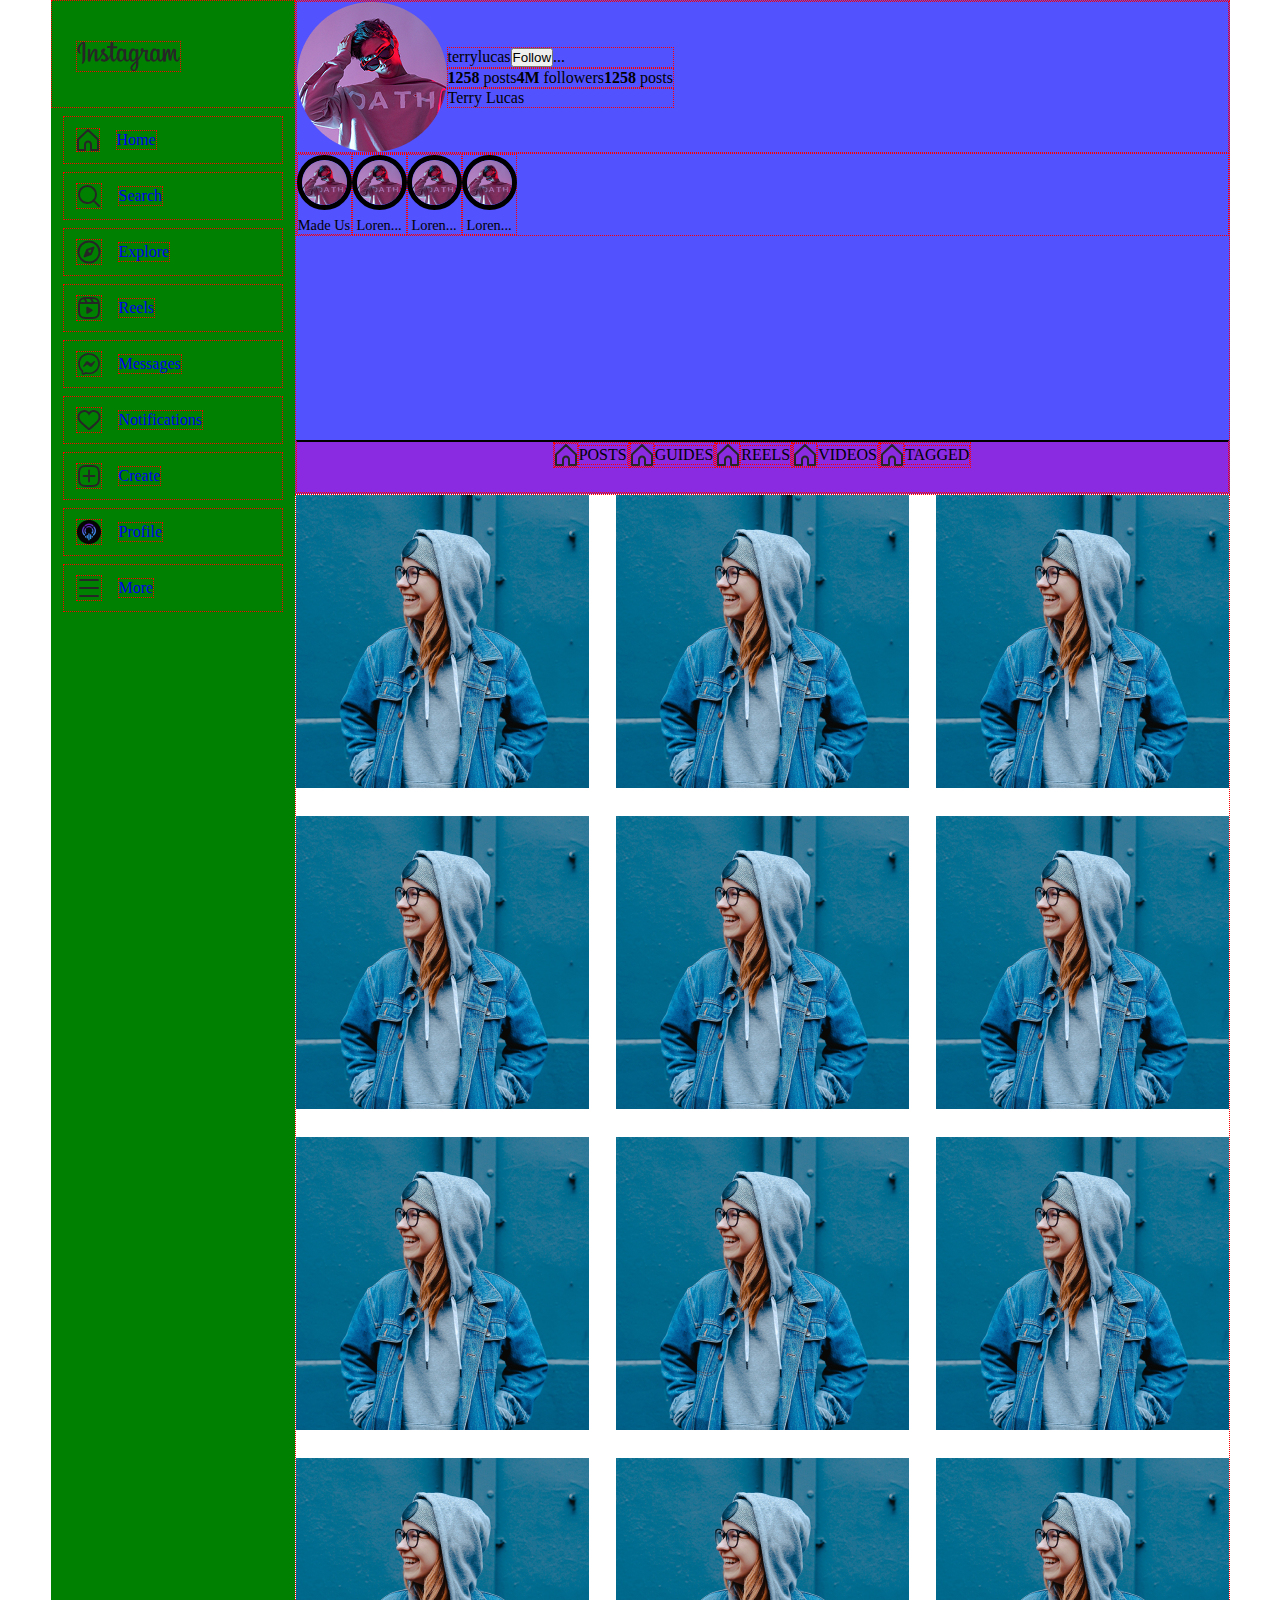
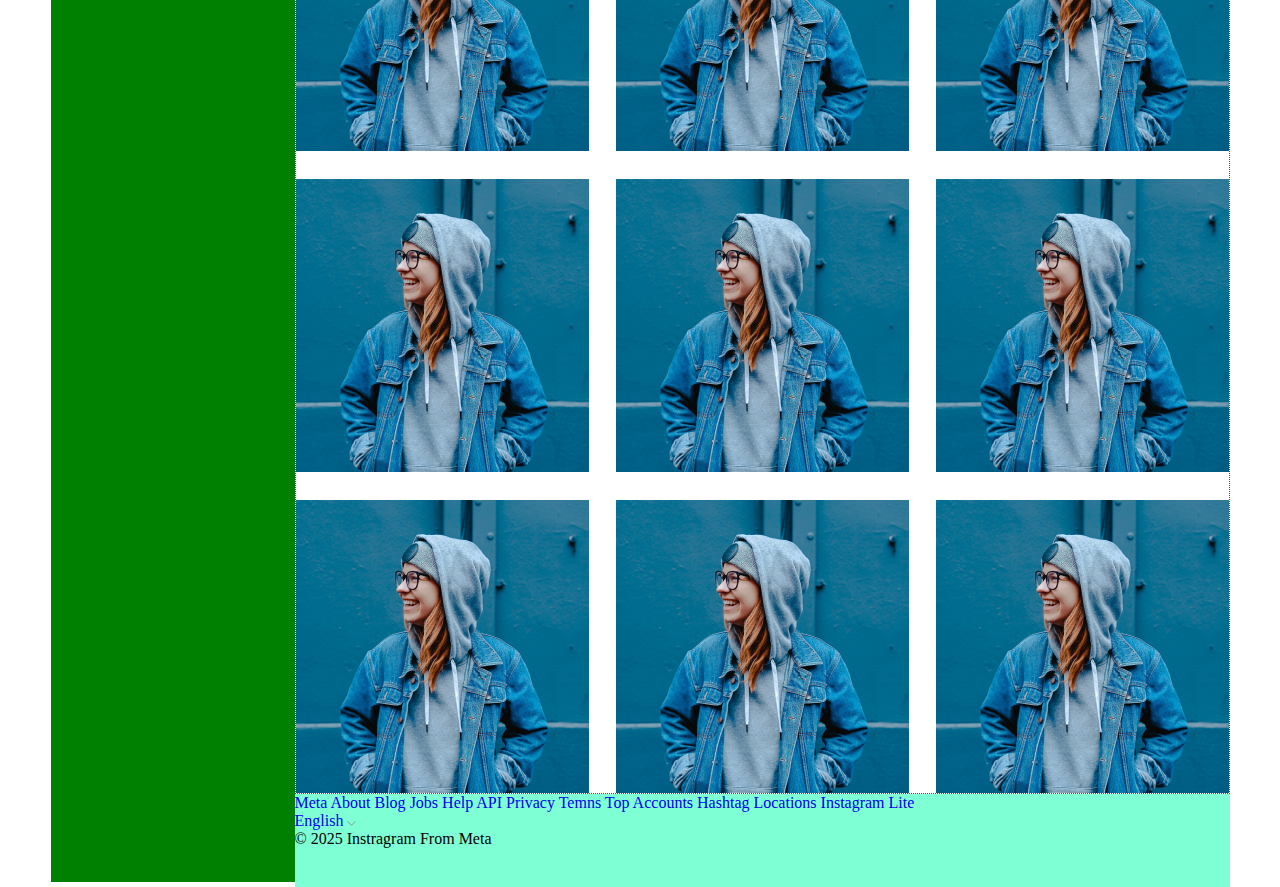
==== index.html @ f4c08daf "New project my-instagram-clone created" ====
<!DOCTYPE html>
<html lang="en">
<head>
    <meta charset="UTF-8">
    <meta name="viewport" content="width=device-width, initial-scale=1.0">
    <title>Profile Instagram</title>
    <link rel="stylesheet" href="styles/main.css">
</head>
    <body>
        <!-- Whole body -->
        <div class="d-flex flex-justify-center">
            <!-- Asside Left-->
            <aside class="aside">
                <!-- Instagram Logo -->
                <div class="left-nav-logo-box outline">
                    <img src="images/logo-intagram.svg" alt="logo-intagram" class="outline">
                </div>
                <!-- Asside Nav-Bar -->
                <nav>
                    <ul>
                        <li class="d-flex flex-align-center outline left-nav-box">
                            <img src="images/icons/SVG/home.svg" alt="" class="outline">
                            <a href="#" class="left-nav-text-space outline">Home</a>
                        </li>
                        <li class="d-flex flex-align-center outline left-nav-box">
                            <img src="images/icons/SVG/Search.svg" alt="" class="outline">
                            <a href="#" class="left-nav-text-space outline">Search</a>
                        </li>
                        <li class="d-flex flex-align-center outline left-nav-box">
                            <img src="images/icons/SVG/Explore.svg" alt="" class="outline">
                            <a href="#" class="left-nav-text-space outline">Explore</a>
                        </li>
                        <li class="d-flex flex-align-center outline left-nav-box">
                            <img src="images/icons/SVG/Reels.svg" alt="" class="outline">
                            <a href="#" class="left-nav-text-space outline">Reels</a>
                        </li>
                        <li class="d-flex flex-align-center outline left-nav-box">
                            <img src="images/icons/SVG/Message.svg" alt="" class="outline">
                            <a href="#" class="left-nav-text-space outline">Messages</a>
                        </li>
                        <li class="d-flex flex-align-center outline left-nav-box">
                            <img src="images/icons/SVG/Notifications.svg" alt="" class="outline">
                            <a href="#" class="left-nav-text-space outline">Notifications</a>
                        </li>
                        <li class="d-flex flex-align-center outline left-nav-box">
                            <img src="images/icons/SVG/Create.svg" alt="" class="outline">
                            <a href="#" class="left-nav-text-space outline">Create</a>
                        </li>
                        <li class="d-flex flex-align-center outline left-nav-box">
                            <img src="images/icons/SVG/Personal_Profile_icon.png" alt="" class="outline">
                            <a href="#" class="left-nav-text-space outline">Profile</a>
                        </li>
                        <li class="d-flex flex-align-center outline left-nav-box">
                            <img src="images/icons/SVG/More.svg" alt="" class="outline">
                            <a href="#" class="left-nav-text-space outline">More</a>
                        </li>
                    </ul>
                </nav>
            </aside>
            <div class="header-and-main">
                <header class="header d-flex flex-column flex-justify-spc-btween outline">
                    <div class="header-top">
                        <div class="d-flex flex-align-center outline">
                            <img src="images/Profile-Pic-S.png" alt="" class="profile-pic">
                            <div>
                                <div class="d-flex flex-align-center outline">
                                    
                                    <p>terrylucas</p>
                                    <button>Follow</button>
                                    <p>...</p>
                                </div>
                                <div class="d-flex flex-align-center outline">
                                    <p><b>1258</b> posts</p>
                                    <p><b>4M</b> followers</p>
                                    <p><b>1258</b> posts</p>
                                </div>
                                <div class="d-flex flex-align-center outline">
                                    <p>Terry Lucas</p>
                                </div>
                            </div>
                        </div>

                        <!-- Saved stories -->
                        <div class="d-flex flex-align-center outline">
                            <div class="d-flex flex-column flex-align-center saved-story outline">
                                <img src="images/Profile-Pic-S.png" alt="" class="saved-story-pic space-below">
                                <p>Made Us</p>
                            </div>
                            <div class="d-flex flex-column flex-align-center saved-story outline">
                                <img src="images/Profile-Pic-S.png" alt="" class="saved-story-pic space-below">
                                <p>Loren...</p>
                            </div>
                            <div class="d-flex flex-column flex-align-center saved-story outline">
                                <img src="images/Profile-Pic-S.png" alt="" class="saved-story-pic space-below">
                                <p>Loren...</p>
                            </div>
                            <div class="d-flex flex-column flex-align-center saved-story outline">
                                <img src="images/Profile-Pic-S.png" alt="" class="saved-story-pic space-below">
                                <p>Loren...</p>
                            </div>
                        </div>
                    </div>
                    <nav class="d-flex flex-justify-center nav-top-line nav-top-heigh outline">
                        <ul>
                            <li class="d-flex flex-align-center outline">
                                <img src="images/icons/SVG/home.svg" alt="" class="outline">
                                <p class="outline">POSTS</p>
                            </li>
                        </ul>
                        <ul>
                            <li class="d-flex flex-align-center outline">
                                <img src="images/icons/SVG/home.svg" alt="" class="outline">
                                <p class="outline">GUIDES</p>
                            </li>
                        </ul>
                        <ul>
                            <li class="d-flex flex-align-center outline">
                                <img src="images/icons/SVG/home.svg" alt="" class="outline">
                                <p class="outline">REELS</p>
                            </li>
                        </ul>
                        <ul>
                            <li class="d-flex flex-align-center outline">
                                <img src="images/icons/SVG/home.svg" alt="" class="outline">
                                <p class="outline">VIDEOS</p>
                            </li>
                        </ul>
                        <ul>
                            <li class="d-flex flex-align-center outline">
                                <img src="images/icons/SVG/home.svg" alt="" class="outline">
                                <p class="outline">TAGGED</p>
                            </li>
                        </ul>
                    </nav>
                </header>
                <main class="d-flex flex-justify-spc-btween flex-wrap-wrap outline">
                    <!-- First Row -->
                    <img src="images/post/Small-Post-1.jpg" alt="" class="post-pic">
                    <img src="images/post/Small-Post-1.jpg" alt="" class="post-pic">
                    <img src="images/post/Small-Post-1.jpg" alt="" class="post-pic">

                    <!-- Second Row -->
                    <img src="images/post/Small-Post-1.jpg" alt="" class="post-pic pic-gap">
                    <img src="images/post/Small-Post-1.jpg" alt="" class="post-pic pic-gap">
                    <img src="images/post/Small-Post-1.jpg" alt="" class="post-pic pic-gap">

                    <!-- Third Row -->
                    <img src="images/post/Small-Post-1.jpg" alt="" class="post-pic pic-gap">
                    <img src="images/post/Small-Post-1.jpg" alt="" class="post-pic pic-gap">
                    <img src="images/post/Small-Post-1.jpg" alt="" class="post-pic pic-gap">

                    <!-- Forth Row -->
                    <img src="images/post/Small-Post-1.jpg" alt="" class="post-pic pic-gap">
                    <img src="images/post/Small-Post-1.jpg" alt="" class="post-pic pic-gap">
                    <img src="images/post/Small-Post-1.jpg" alt="" class="post-pic pic-gap">

                    <!-- Fifth Row -->
                    <img src="images/post/Small-Post-1.jpg" alt="" class="post-pic pic-gap">
                    <img src="images/post/Small-Post-1.jpg" alt="" class="post-pic pic-gap">
                    <img src="images/post/Small-Post-1.jpg" alt="" class="post-pic pic-gap">

                    <!-- Sixth Row -->
                    <img src="images/post/Small-Post-1.jpg" alt="" class="post-pic pic-gap">
                    <img src="images/post/Small-Post-1.jpg" alt="" class="post-pic pic-gap">
                    <img src="images/post/Small-Post-1.jpg" alt="" class="post-pic pic-gap">
                </main>
                <footer class="footer">
                    <div>
                        <a href="#">Meta</a>
                        <a href="#">About</a>
                        <a href="#">Blog</a>
                        <a href="#">Jobs</a>
                        <a href="#">Help</a>
                        <a href="#">API</a>
                        <a href="#">Privacy</a>
                        <a href="#">Temns</a>
                        <a href="#">Top Accounts</a>
                        <a href="#">Hashtag</a>
                        <a href="#">Locations</a>
                        <a href="#">Instagram Lite</a>
                    </div>
                    <div>
                        <div>
                            <a href="#">English</a>
                            <img src="images/icons/SVG/Vector-V.svg" alt="">
                        </div>
                        <p>&copy 2025 Instragram From Meta</p>
                    </div>
                </footer>
            </div>
        </div>
    </body>
</html>
---- styles/main.css ----
/* @import 'reset.css'; */

* {
	margin: 0;
	padding: 0;
	box-sizing: border-box;
	text-decoration: none;
}

header {
  background-color: rgb(82, 82, 255);
  /* padding: 1em; */
  /* width: 650px; */
}

aside {
    background-color: green;
    /* padding: 1em; */
    
}

footer {
    background-color: aquamarine;
}

.footer {
    height: 93px;
}

.aside {
    width: 244px;
    height: 2482px;  /* Altura total de la ventana */
}

.saved-story {
    width: 55px;
    /* padding: 1em; */
    font-size: .9em;
    text-align: center;
}

.saved-story-pic {
    width: 55px;
    height: auto;
    border-radius: 50%; /* Hace que la imagen sea circular */
    border: 5px solid #000; /* Ajusta el color y el grosor del borde según sea necesario */
}

.post-pic {
    width: 293px;
}

.pic-gap {
    margin-top: 28px;
}

.header {
    height: 494px
}
.header-top {
    height: 441px;
}

.header-and-main {
    width: 935px;
}

.d-flex {
    display: flex;
}

.flex-justify-center {
    justify-content: center;
}

.flex-justify-spc-btween {
    justify-content: space-between;
}

.flex-wrap-wrap {
    flex-wrap: wrap;
}

.flex-align-center {
    align-items: center;
}

.flex-column {
    flex-direction: column;
}

.space-below {
    margin-bottom: .5em;
}

.outline {
    border: .1px dotted red;
}

.nav-top-heigh {
    height: 53px;
    background-color: blueviolet;
}

.nav-top-line {
    border-top: 2px solid #000;
}

.left-nav-box {
    width: 220px;
    height: 48px;
    margin: 8px 12px;
    padding: 12px;
}



.left-nav-text-space {
    margin-left: 16px;
} 

.left-nav-logo-box {
    padding-top: 40px;
    padding-left: 24px;
    padding-bottom: 31px;
}
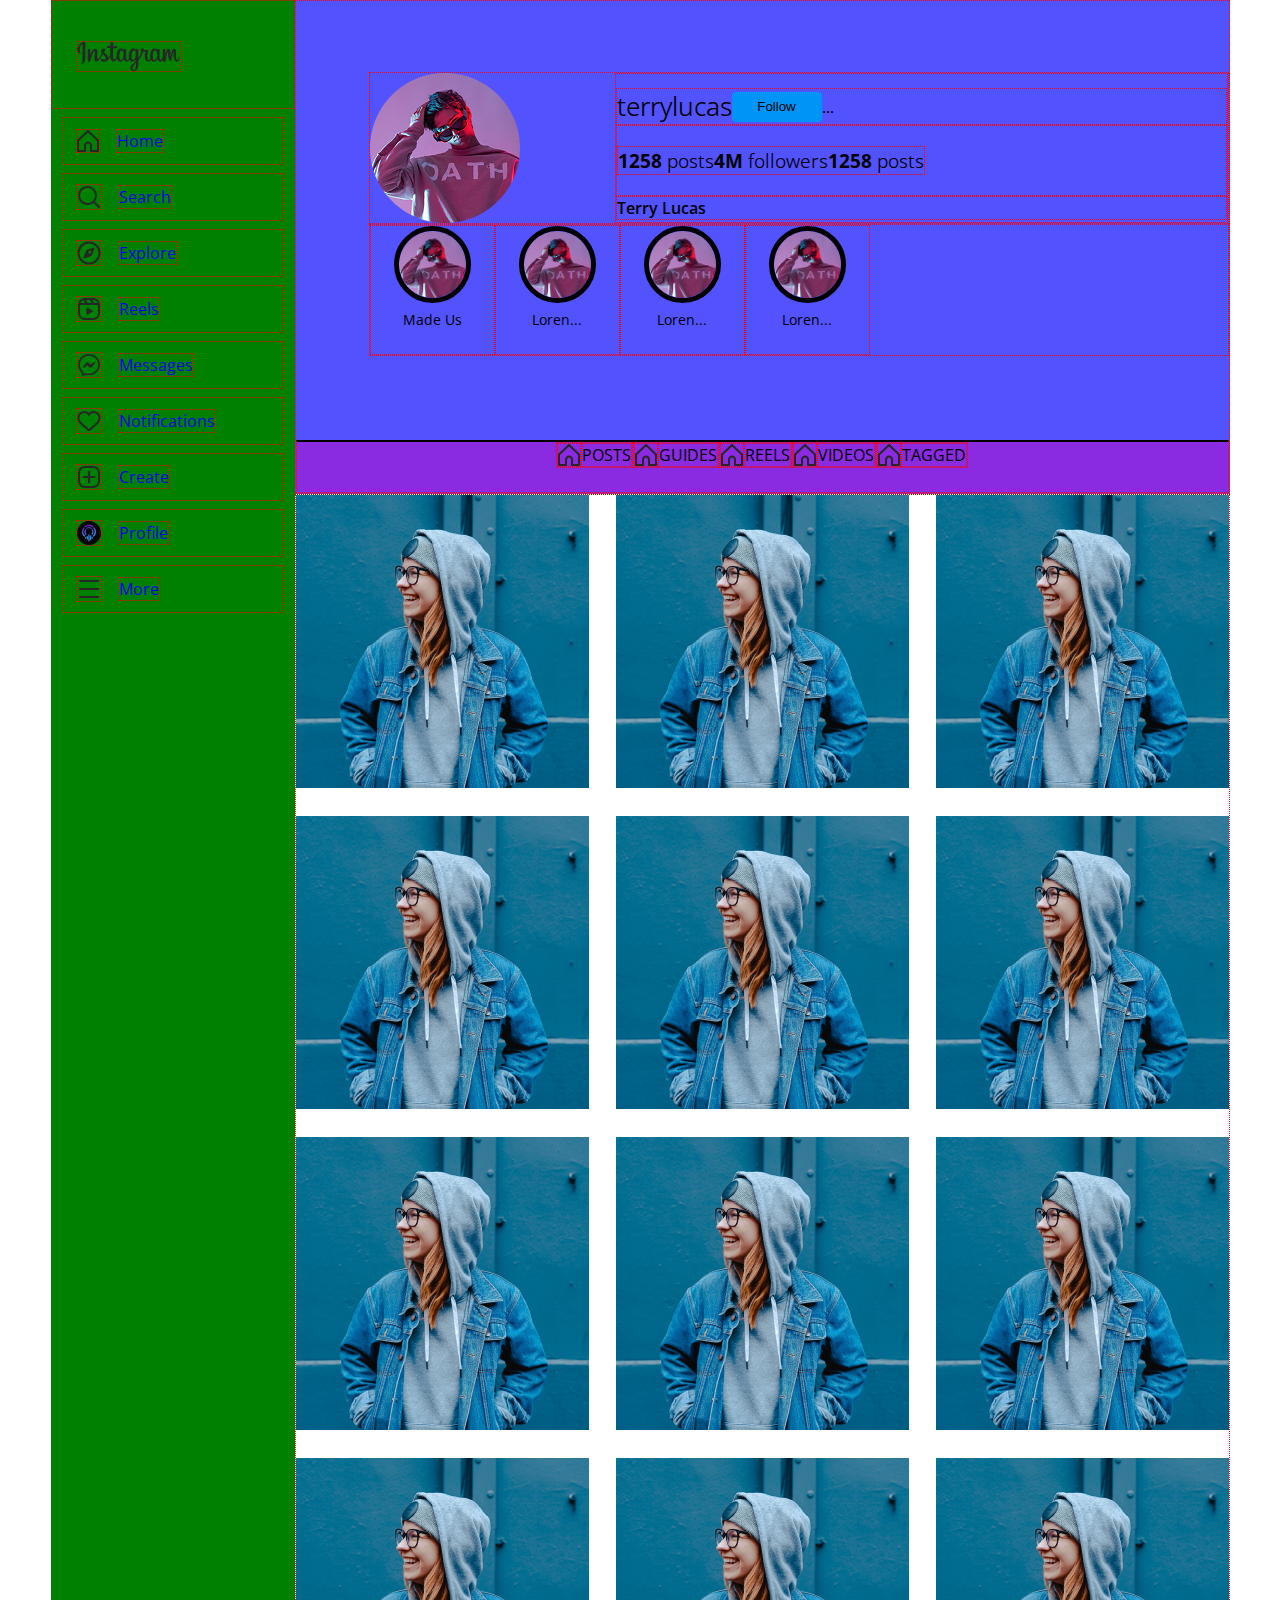
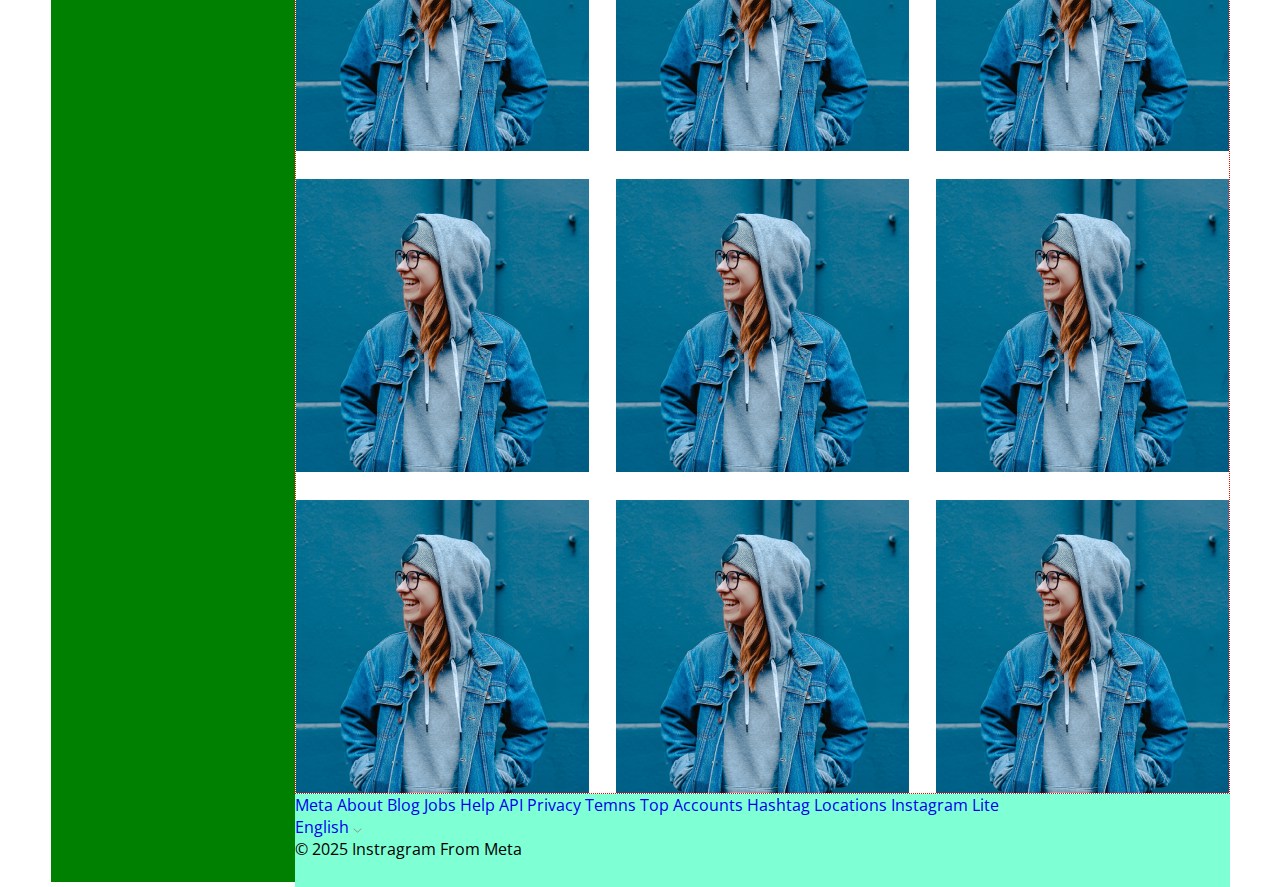
==== commit 023e0fbe: "saturday's first commit" ====
--- a/index.html
+++ b/index.html
@@ -4,6 +4,9 @@
     <meta charset="UTF-8">
     <meta name="viewport" content="width=device-width, initial-scale=1.0">
     <title>Profile Instagram</title>
+    <link rel="preconnect" href="https://fonts.googleapis.com">
+    <link rel="preconnect" href="https://fonts.gstatic.com" crossorigin>
+    <link href="https://fonts.googleapis.com/css2?family=Open+Sans:ital,wght@0,300..800;1,300..800&display=swap" rel="stylesheet">
     <link rel="stylesheet" href="styles/main.css">
 </head>
     <body>
@@ -12,47 +15,47 @@
             <!-- Asside Left-->
             <aside class="aside">
                 <!-- Instagram Logo -->
-                <div class="left-nav-logo-box outline">
+                <div class="aside-nav-logo-box outline">
                     <img src="images/logo-intagram.svg" alt="logo-intagram" class="outline">
                 </div>
                 <!-- Asside Nav-Bar -->
                 <nav>
                     <ul>
-                        <li class="d-flex flex-align-center outline left-nav-box">
+                        <li class="d-flex flex-align-center outline aside-nav-box">
                             <img src="images/icons/SVG/home.svg" alt="" class="outline">
-                            <a href="#" class="left-nav-text-space outline">Home</a>
+                            <a href="#" class="aside-nav-text-space outline">Home</a>
                         </li>
-                        <li class="d-flex flex-align-center outline left-nav-box">
+                        <li class="d-flex flex-align-center outline aside-nav-box">
                             <img src="images/icons/SVG/Search.svg" alt="" class="outline">
-                            <a href="#" class="left-nav-text-space outline">Search</a>
+                            <a href="#" class="aside-nav-text-space outline">Search</a>
                         </li>
-                        <li class="d-flex flex-align-center outline left-nav-box">
+                        <li class="d-flex flex-align-center outline aside-nav-box">
                             <img src="images/icons/SVG/Explore.svg" alt="" class="outline">
-                            <a href="#" class="left-nav-text-space outline">Explore</a>
+                            <a href="#" class="aside-nav-text-space outline">Explore</a>
                         </li>
-                        <li class="d-flex flex-align-center outline left-nav-box">
+                        <li class="d-flex flex-align-center outline aside-nav-box">
                             <img src="images/icons/SVG/Reels.svg" alt="" class="outline">
-                            <a href="#" class="left-nav-text-space outline">Reels</a>
+                            <a href="#" class="aside-nav-text-space outline">Reels</a>
                         </li>
-                        <li class="d-flex flex-align-center outline left-nav-box">
+                        <li class="d-flex flex-align-center outline aside-nav-box">
                             <img src="images/icons/SVG/Message.svg" alt="" class="outline">
-                            <a href="#" class="left-nav-text-space outline">Messages</a>
+                            <a href="#" class="aside-nav-text-space outline">Messages</a>
                         </li>
-                        <li class="d-flex flex-align-center outline left-nav-box">
+                        <li class="d-flex flex-align-center outline aside-nav-box">
                             <img src="images/icons/SVG/Notifications.svg" alt="" class="outline">
-                            <a href="#" class="left-nav-text-space outline">Notifications</a>
+                            <a href="#" class="aside-nav-text-space outline">Notifications</a>
                         </li>
-                        <li class="d-flex flex-align-center outline left-nav-box">
+                        <li class="d-flex flex-align-center outline aside-nav-box">
                             <img src="images/icons/SVG/Create.svg" alt="" class="outline">
-                            <a href="#" class="left-nav-text-space outline">Create</a>
+                            <a href="#" class="aside-nav-text-space outline">Create</a>
                         </li>
-                        <li class="d-flex flex-align-center outline left-nav-box">
+                        <li class="d-flex flex-align-center outline aside-nav-box">
                             <img src="images/icons/SVG/Personal_Profile_icon.png" alt="" class="outline">
-                            <a href="#" class="left-nav-text-space outline">Profile</a>
+                            <a href="#" class="aside-nav-text-space outline">Profile</a>
                         </li>
-                        <li class="d-flex flex-align-center outline left-nav-box">
+                        <li class="d-flex flex-align-center outline aside-nav-box">
                             <img src="images/icons/SVG/More.svg" alt="" class="outline">
-                            <a href="#" class="left-nav-text-space outline">More</a>
+                            <a href="#" class="aside-nav-text-space outline">More</a>
                         </li>
                     </ul>
                 </nav>
@@ -60,22 +63,23 @@
             <div class="header-and-main">
                 <header class="header d-flex flex-column flex-justify-spc-btween outline">
                     <div class="header-top">
-                        <div class="d-flex flex-align-center outline">
+                        <div class="d-flex  flex-justify-spc-btween outline">
                             <img src="images/Profile-Pic-S.png" alt="" class="profile-pic">
-                            <div>
+                            <div class="header-top-profile-info outline">
                                 <div class="d-flex flex-align-center outline">
-                                    
-                                    <p>terrylucas</p>
+                                    <p class="header-top-profile-info-username">terrylucas</p>
                                     <button>Follow</button>
                                     <p>...</p>
                                 </div>
-                                <div class="d-flex flex-align-center outline">
-                                    <p><b>1258</b> posts</p>
-                                    <p><b>4M</b> followers</p>
-                                    <p><b>1258</b> posts</p>
+                                <div class="d-flex flex-align-center header-top-profile-info-stats outline">
+                                    <div class="d-flex flex-align-center outline">
+                                        <p><b>1258</b> posts</p>
+                                        <p><b>4M</b> followers</p>
+                                        <p><b>1258</b> posts</p>
+                                    </div>
                                 </div>
                                 <div class="d-flex flex-align-center outline">
-                                    <p>Terry Lucas</p>
+                                    <p class="header-top-profile-info-name">Terry Lucas</p>
                                 </div>
                             </div>
                         </div>
@@ -100,7 +104,7 @@
                             </div>
                         </div>
                     </div>
-                    <nav class="d-flex flex-justify-center nav-top-line nav-top-heigh outline">
+                    <nav class="d-flex flex-justify-center top-nav-line top-nav-heigh outline">
                         <ul>
                             <li class="d-flex flex-align-center outline">
                                 <img src="images/icons/SVG/home.svg" alt="" class="outline">
--- a/styles/main.css
+++ b/styles/main.css
@@ -5,6 +5,17 @@
 	padding: 0;
 	box-sizing: border-box;
 	text-decoration: none;
+}
+
+/* body {
+    font-family: 'Poppins', sans-serif;
+    background-color: #f0f0f0;
+}    */
+
+body {
+	font-family: "Open Sans", sans-serif;
+	font-size: 16px;
+	font-weight: 400;
 }
 
 header {
@@ -23,6 +34,15 @@
     background-color: aquamarine;
 }
 
+button {
+    width: 90px;
+    height: 30px;
+    border-radius: 4px;
+    background: #0094F6;
+    cursor: pointer;
+    border: none;
+}
+
 .footer {
     height: 93px;
 }
@@ -33,14 +53,15 @@
 }
 
 .saved-story {
-    width: 55px;
+    width: 125px;
+    height: 130px;
     /* padding: 1em; */
     font-size: .9em;
     text-align: center;
 }
 
 .saved-story-pic {
-    width: 55px;
+    width: 77px;
     height: auto;
     border-radius: 50%; /* Hace que la imagen sea circular */
     border: 5px solid #000; /* Ajusta el color y el grosor del borde según sea necesario */
@@ -59,7 +80,31 @@
 }
 .header-top {
     height: 441px;
+    padding: 71px 0 55px 73px;
 }
+
+.header-top-profile-info {
+    width: 613px;
+    padding-top: 14px;
+}
+
+.header-top-profile-info-username {
+    font-size: 1.6em;
+    font-weight: 350;
+}
+
+.header-top-profile-info-stats {
+    font-size: 1.2em;
+    font-weight: 350;
+    padding: 20px 0;
+}
+
+.header-top-profile-info-name {
+    font-size: 1em;
+    font-weight: 600;
+}
+
+/* 73 */
 
 .header-and-main {
     width: 935px;
@@ -97,16 +142,16 @@
     border: .1px dotted red;
 }
 
-.nav-top-heigh {
+.top-nav-heigh {
     height: 53px;
     background-color: blueviolet;
 }
 
-.nav-top-line {
+.top-nav-line {
     border-top: 2px solid #000;
 }
 
-.left-nav-box {
+.aside-nav-box {
     width: 220px;
     height: 48px;
     margin: 8px 12px;
@@ -114,12 +159,11 @@
 }
 
 
-
-.left-nav-text-space {
+.aside-nav-text-space {
     margin-left: 16px;
 } 
 
-.left-nav-logo-box {
+.aside-nav-logo-box {
     padding-top: 40px;
     padding-left: 24px;
     padding-bottom: 31px;
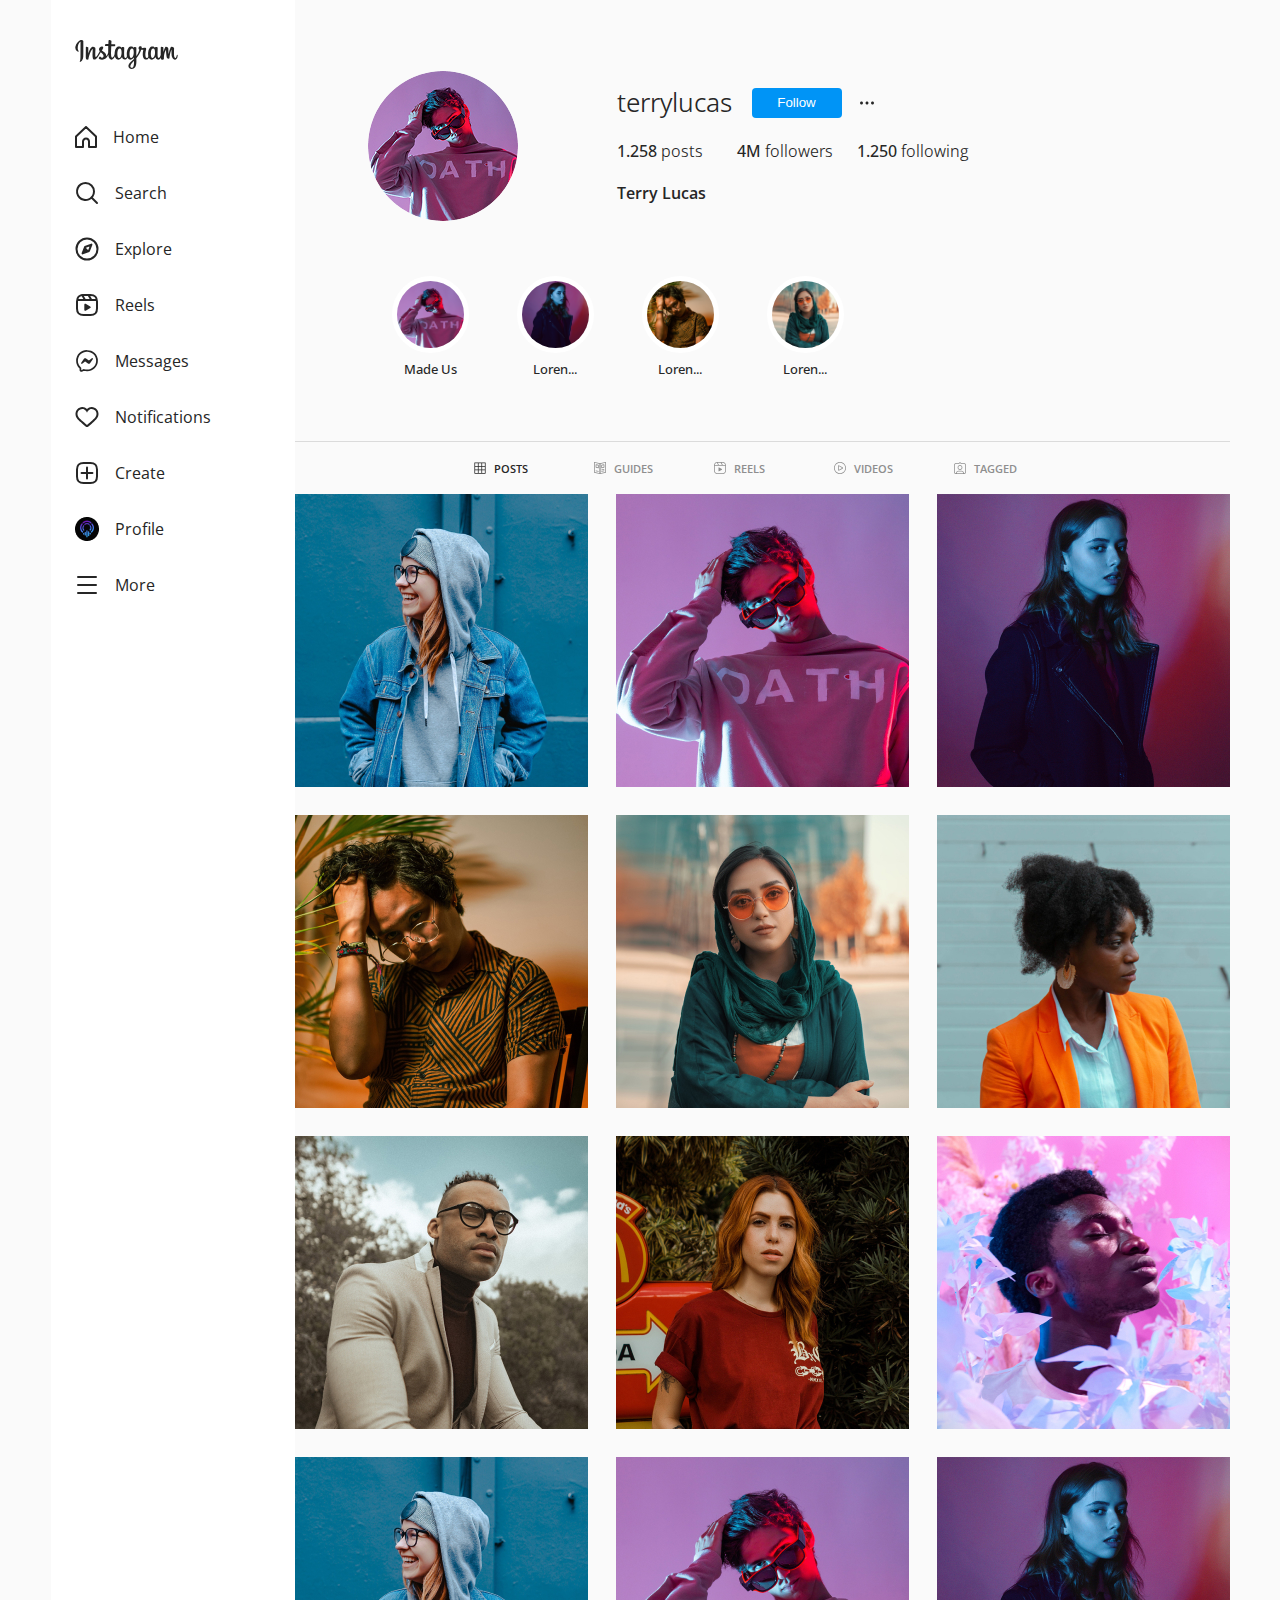
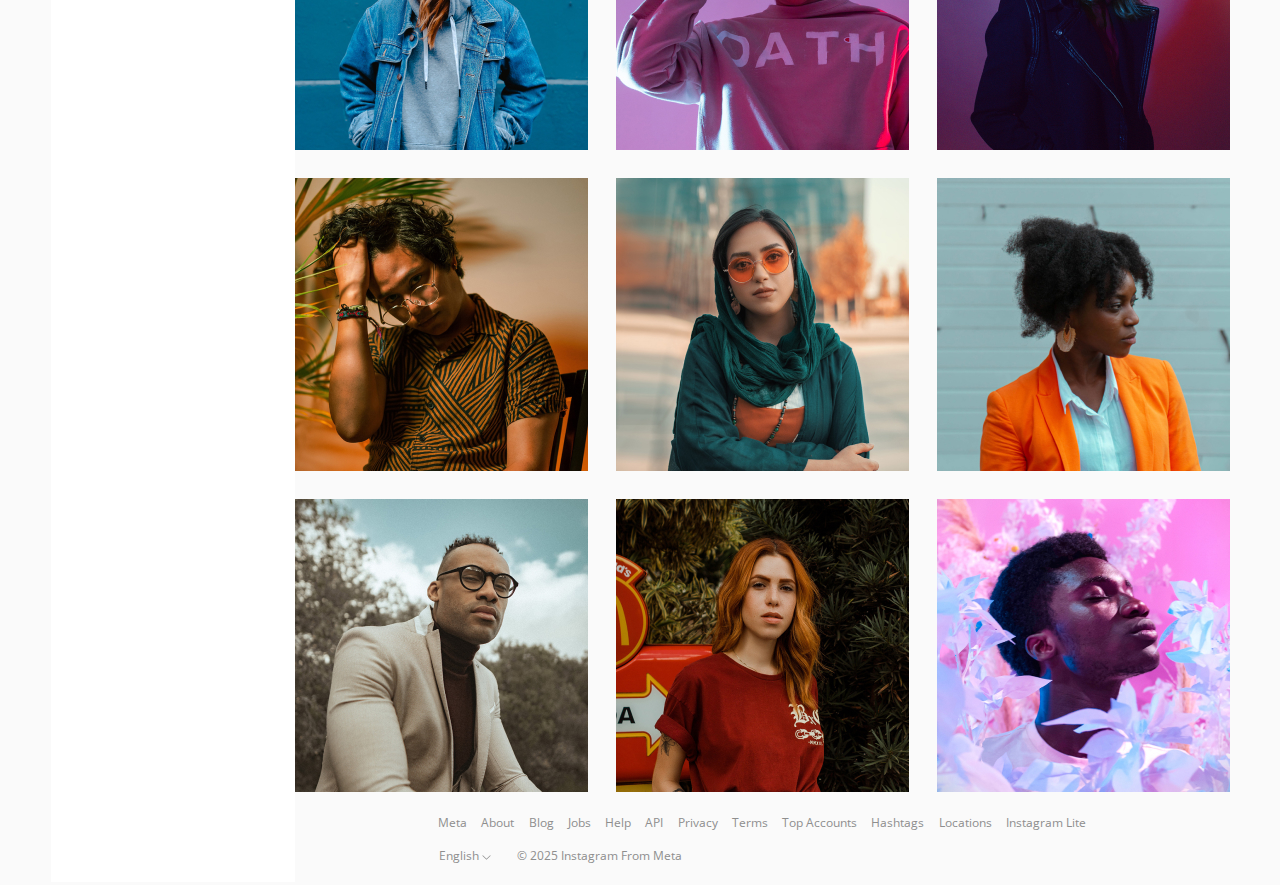
==== commit a37cb07f: "instagram clone almost done" ====
--- a/index.html
+++ b/index.html
@@ -21,41 +21,59 @@
                 <!-- Asside Nav-Bar -->
                 <nav>
                     <ul>
-                        <li class="d-flex flex-align-center outline aside-nav-box">
-                            <img src="images/icons/SVG/home.svg" alt="" class="outline">
-                            <a href="#" class="aside-nav-text-space outline">Home</a>
-                        </li>
-                        <li class="d-flex flex-align-center outline aside-nav-box">
-                            <img src="images/icons/SVG/Search.svg" alt="" class="outline">
-                            <a href="#" class="aside-nav-text-space outline">Search</a>
-                        </li>
-                        <li class="d-flex flex-align-center outline aside-nav-box">
-                            <img src="images/icons/SVG/Explore.svg" alt="" class="outline">
-                            <a href="#" class="aside-nav-text-space outline">Explore</a>
-                        </li>
-                        <li class="d-flex flex-align-center outline aside-nav-box">
-                            <img src="images/icons/SVG/Reels.svg" alt="" class="outline">
-                            <a href="#" class="aside-nav-text-space outline">Reels</a>
-                        </li>
-                        <li class="d-flex flex-align-center outline aside-nav-box">
-                            <img src="images/icons/SVG/Message.svg" alt="" class="outline">
-                            <a href="#" class="aside-nav-text-space outline">Messages</a>
-                        </li>
-                        <li class="d-flex flex-align-center outline aside-nav-box">
-                            <img src="images/icons/SVG/Notifications.svg" alt="" class="outline">
-                            <a href="#" class="aside-nav-text-space outline">Notifications</a>
-                        </li>
-                        <li class="d-flex flex-align-center outline aside-nav-box">
-                            <img src="images/icons/SVG/Create.svg" alt="" class="outline">
-                            <a href="#" class="aside-nav-text-space outline">Create</a>
-                        </li>
-                        <li class="d-flex flex-align-center outline aside-nav-box">
-                            <img src="images/icons/SVG/Personal_Profile_icon.png" alt="" class="outline">
-                            <a href="#" class="aside-nav-text-space outline">Profile</a>
-                        </li>
-                        <li class="d-flex flex-align-center outline aside-nav-box">
-                            <img src="images/icons/SVG/More.svg" alt="" class="outline">
-                            <a href="#" class="aside-nav-text-space outline">More</a>
+                        <li class="display-inline outline">
+                            <a href="#" class="aside-nav-box d-flex flex-align-center outline"> 
+                                <img src="images/icons/SVG/home.svg" alt="" class="outline">
+                                <p class="aside-nav-text-space"></p>Home
+                            </a>
+                        </li>
+                        <li class="display-inline outline">
+                            <a href="#" class="aside-nav-box d-flex flex-align-center outline"> 
+                                <img src="images/icons/SVG/Search.svg" alt="" class="outline">
+                                <p class="aside-nav-text-space"></p>Search
+                            </a>
+                        </li>
+                        <li class="display-inline outline">
+                            <a href="#" class="aside-nav-box d-flex flex-align-center outline"> 
+                                <img src="images/icons/SVG/Explore.svg" alt="" class="outline">
+                                <p class="aside-nav-text-space"></p>Explore
+                            </a>
+                        </li>
+                        <li class="display-inline outline">
+                            <a href="#" class="aside-nav-box d-flex flex-align-center outline"> 
+                                <img src="images/icons/SVG/Reels.svg" alt="" class="outline">
+                                <p class="aside-nav-text-space"></p>Reels
+                            </a>
+                        </li>
+                        <li class="display-inline outline">
+                            <a href="#" class="aside-nav-box d-flex flex-align-center outline"> 
+                                <img src="images/icons/SVG/Message.svg" alt="" class="outline">
+                                <p class="aside-nav-text-space"></p>Messages
+                            </a>
+                        </li>
+                        <li class="display-inline outline">
+                            <a href="#" class="aside-nav-box d-flex flex-align-center outline"> 
+                                <img src="images/icons/SVG/Notifications.svg" alt="" class="outline">
+                                <p class="aside-nav-text-space"></p>Notifications
+                            </a>
+                        </li>
+                        <li class="display-inline outline">
+                            <a href="#" class="aside-nav-box d-flex flex-align-center outline"> 
+                                <img src="images/icons/SVG/Create.svg" alt="" class="outline">
+                                <p class="aside-nav-text-space"></p>Create
+                            </a>
+                        </li>
+                        <li class="display-inline outline">
+                            <a href="#" class="aside-nav-box d-flex flex-align-center outline"> 
+                                <img src="images/icons/SVG/Personal_Profile_icon.png" alt="" class="outline">
+                                <p class="aside-nav-text-space"></p>Profile
+                            </a>
+                        </li>
+                        <li class="display-inline outline">
+                            <a href="#" class="aside-nav-box d-flex flex-align-center outline"> 
+                                <img src="images/icons/SVG/More.svg" alt="" class="outline">
+                                <p class="aside-nav-text-space"></p>More
+                            </a>
                         </li>
                     </ul>
                 </nav>
@@ -63,19 +81,22 @@
             <div class="header-and-main">
                 <header class="header d-flex flex-column flex-justify-spc-btween outline">
                     <div class="header-top">
-                        <div class="d-flex  flex-justify-spc-btween outline">
-                            <img src="images/Profile-Pic-S.png" alt="" class="profile-pic">
+                        <div class="d-flex flex-justify-spc-btween outline ">
+                            <img src="images/Profile-Pic-S.png" alt="" class="profile-pic ">
                             <div class="header-top-profile-info outline">
                                 <div class="d-flex flex-align-center outline">
                                     <p class="header-top-profile-info-username">terrylucas</p>
                                     <button>Follow</button>
-                                    <p>...</p>
+                                    <div class="header-top-dots d-flex flex-align-center">
+                                        <img src="images/icons/SVG/Dots.svg" alt="">
+                                        <!-- <p>...</p> -->
+                                    </div>
                                 </div>
                                 <div class="d-flex flex-align-center header-top-profile-info-stats outline">
                                     <div class="d-flex flex-align-center outline">
-                                        <p><b>1258</b> posts</p>
-                                        <p><b>4M</b> followers</p>
-                                        <p><b>1258</b> posts</p>
+                                        <p class="stats-box"><span class="stats-bold-text">1.258</span> posts</p>
+                                        <p class="stats-box"><span class="stats-bold-text">4M</span> followers</p>
+                                        <p class="stats-box"><span class="stats-bold-text">1.250</span> following</p>
                                     </div>
                                 </div>
                                 <div class="d-flex flex-align-center outline">
@@ -87,52 +108,52 @@
                         <!-- Saved stories -->
                         <div class="d-flex flex-align-center outline">
                             <div class="d-flex flex-column flex-align-center saved-story outline">
-                                <img src="images/Profile-Pic-S.png" alt="" class="saved-story-pic space-below">
+                                <img src="images/post/Small-Post-2.jpg" alt="" class="saved-story-pic space-below">
                                 <p>Made Us</p>
                             </div>
                             <div class="d-flex flex-column flex-align-center saved-story outline">
-                                <img src="images/Profile-Pic-S.png" alt="" class="saved-story-pic space-below">
+                                <img src="images/post/Small-Post-3.jpg" alt="" class="saved-story-pic space-below">
                                 <p>Loren...</p>
                             </div>
                             <div class="d-flex flex-column flex-align-center saved-story outline">
-                                <img src="images/Profile-Pic-S.png" alt="" class="saved-story-pic space-below">
+                                <img src="images/post/Small-Post-4.jpg" alt="" class="saved-story-pic space-below">
                                 <p>Loren...</p>
                             </div>
                             <div class="d-flex flex-column flex-align-center saved-story outline">
-                                <img src="images/Profile-Pic-S.png" alt="" class="saved-story-pic space-below">
+                                <img src="images/post/Small-Post-5.jpg" alt="" class="saved-story-pic space-below">
                                 <p>Loren...</p>
                             </div>
                         </div>
                     </div>
                     <nav class="d-flex flex-justify-center top-nav-line top-nav-heigh outline">
                         <ul>
-                            <li class="d-flex flex-align-center outline">
-                                <img src="images/icons/SVG/home.svg" alt="" class="outline">
-                                <p class="outline">POSTS</p>
-                            </li>
-                        </ul>
-                        <ul>
-                            <li class="d-flex flex-align-center outline">
-                                <img src="images/icons/SVG/home.svg" alt="" class="outline">
-                                <p class="outline">GUIDES</p>
-                            </li>
-                        </ul>
-                        <ul>
-                            <li class="d-flex flex-align-center outline">
-                                <img src="images/icons/SVG/home.svg" alt="" class="outline">
-                                <p class="outline">REELS</p>
-                            </li>
-                        </ul>
-                        <ul>
-                            <li class="d-flex flex-align-center outline">
-                                <img src="images/icons/SVG/home.svg" alt="" class="outline">
-                                <p class="outline">VIDEOS</p>
-                            </li>
-                        </ul>
-                        <ul>
-                            <li class="d-flex flex-align-center outline">
-                                <img src="images/icons/SVG/home.svg" alt="" class="outline">
-                                <p class="outline">TAGGED</p>
+                            <li class="d-flex flex-align-center top-nav-link-box outline">
+                                <img src="images/icons/SVG/Top-Nav-Posts-Icon.svg" alt="" class="top-nav-icon outline">
+                                <p class="top-nav-text-select outline">POSTS</p>
+                            </li>
+                        </ul>
+                        <ul>
+                            <li class="d-flex flex-align-center top-nav-link-box outline">
+                                <img src="images/icons/SVG/Top-Nav-Guides-Icon.svg" alt="" class="top-nav-icon outline">
+                                <p class="top-nav-text outline">GUIDES</p>
+                            </li>
+                        </ul>
+                        <ul>
+                            <li class="d-flex flex-align-center top-nav-link-box outline">
+                                <img src="images/icons/SVG/Top-Nav-Reels-Icon.svg" alt="" class="top-nav-icon outline" >
+                                <p class="top-nav-text outline">REELS</p>
+                            </li>
+                        </ul>
+                        <ul>
+                            <li class="d-flex flex-align-center top-nav-link-box outline">
+                                <img src="images/icons/SVG/Top-Nav-Videos-Icon.svg" alt="" class="top-nav-icon outline">
+                                <p class="top-nav-text outline">VIDEOS</p>
+                            </li>
+                        </ul>
+                        <ul>
+                            <li class="d-flex flex-align-center top-nav-link-box outline">
+                                <img src="images/icons/SVG/Top-Nav-Tagged-Icon.svg" alt="" class="top-nav-icon outline">
+                                <p class="top-nav-text outline">TAGGED</p>
                             </li>
                         </ul>
                     </nav>
@@ -140,55 +161,59 @@
                 <main class="d-flex flex-justify-spc-btween flex-wrap-wrap outline">
                     <!-- First Row -->
                     <img src="images/post/Small-Post-1.jpg" alt="" class="post-pic">
-                    <img src="images/post/Small-Post-1.jpg" alt="" class="post-pic">
-                    <img src="images/post/Small-Post-1.jpg" alt="" class="post-pic">
+                    <img src="images/post/Small-Post-2.jpg" alt="" class="post-pic">
+                    <img src="images/post/Small-Post-3.jpg" alt="" class="post-pic">
 
                     <!-- Second Row -->
-                    <img src="images/post/Small-Post-1.jpg" alt="" class="post-pic pic-gap">
-                    <img src="images/post/Small-Post-1.jpg" alt="" class="post-pic pic-gap">
-                    <img src="images/post/Small-Post-1.jpg" alt="" class="post-pic pic-gap">
+                    <img src="images/post/Small-Post-4.jpg" alt="" class="post-pic pic-gap">
+                    <img src="images/post/Small-Post-5.jpg" alt="" class="post-pic pic-gap">
+                    <img src="images/post/Small-Post-6.jpg" alt="" class="post-pic pic-gap">
 
                     <!-- Third Row -->
-                    <img src="images/post/Small-Post-1.jpg" alt="" class="post-pic pic-gap">
-                    <img src="images/post/Small-Post-1.jpg" alt="" class="post-pic pic-gap">
-                    <img src="images/post/Small-Post-1.jpg" alt="" class="post-pic pic-gap">
+                    <img src="images/post/Small-Post-7.jpg" alt="" class="post-pic pic-gap">
+                    <img src="images/post/Small-Post-8.jpg" alt="" class="post-pic pic-gap">
+                    <img src="images/post/Small-Post-9.jpg" alt="" class="post-pic pic-gap">
 
                     <!-- Forth Row -->
                     <img src="images/post/Small-Post-1.jpg" alt="" class="post-pic pic-gap">
-                    <img src="images/post/Small-Post-1.jpg" alt="" class="post-pic pic-gap">
-                    <img src="images/post/Small-Post-1.jpg" alt="" class="post-pic pic-gap">
+                    <img src="images/post/Small-Post-2.jpg" alt="" class="post-pic pic-gap">
+                    <img src="images/post/Small-Post-3.jpg" alt="" class="post-pic pic-gap">
 
                     <!-- Fifth Row -->
-                    <img src="images/post/Small-Post-1.jpg" alt="" class="post-pic pic-gap">
-                    <img src="images/post/Small-Post-1.jpg" alt="" class="post-pic pic-gap">
-                    <img src="images/post/Small-Post-1.jpg" alt="" class="post-pic pic-gap">
+                    <img src="images/post/Small-Post-4.jpg" alt="" class="post-pic pic-gap">
+                    <img src="images/post/Small-Post-5.jpg" alt="" class="post-pic pic-gap">
+                    <img src="images/post/Small-Post-6.jpg" alt="" class="post-pic pic-gap">
 
                     <!-- Sixth Row -->
-                    <img src="images/post/Small-Post-1.jpg" alt="" class="post-pic pic-gap">
-                    <img src="images/post/Small-Post-1.jpg" alt="" class="post-pic pic-gap">
-                    <img src="images/post/Small-Post-1.jpg" alt="" class="post-pic pic-gap">
+                    <img src="images/post/Small-Post-7.jpg" alt="" class="post-pic pic-gap">
+                    <img src="images/post/Small-Post-8.jpg" alt="" class="post-pic pic-gap">
+                    <img src="images/post/Small-Post-9.jpg" alt="" class="post-pic pic-gap">
                 </main>
-                <footer class="footer">
-                    <div>
-                        <a href="#">Meta</a>
-                        <a href="#">About</a>
-                        <a href="#">Blog</a>
-                        <a href="#">Jobs</a>
-                        <a href="#">Help</a>
-                        <a href="#">API</a>
-                        <a href="#">Privacy</a>
-                        <a href="#">Temns</a>
-                        <a href="#">Top Accounts</a>
-                        <a href="#">Hashtag</a>
-                        <a href="#">Locations</a>
-                        <a href="#">Instagram Lite</a>
-                    </div>
-                    <div>
-                        <div>
-                            <a href="#">English</a>
-                            <img src="images/icons/SVG/Vector-V.svg" alt="">
-                        </div>
-                        <p>&copy 2025 Instragram From Meta</p>
+                <footer class="footer d-flex flex-justify-center flex-align-center outline">
+                    <div class="footer-container d-flex flex-column flex-justify-spc-btween outline">
+                        <div class="d-flex flex-justify-spc-around outline">
+                            <a class="outline" href="#">Meta</a>
+                            <a class="outline" href="#">About</a>
+                            <a class="outline" href="#">Blog</a>
+                            <a class="outline" href="#">Jobs</a>
+                            <a class="outline" href="#">Help</a>
+                            <a class="outline" href="#">API</a>
+                            <a class="outline" href="#">Privacy</a>
+                            <a class="outline" href="#">Terms</a>
+                            <a class="outline" href="#">Top Accounts</a>
+                            <a class="outline" href="#">Hashtags</a>
+                            <a class="outline" href="#">Locations</a>
+                            <a class="outline" href="#">Instagram Lite</a>
+                        </div>
+                        <div class="d-flex">
+                            <div>
+                                <a class="footer-row-2-spc-1 outline" href="#">English</a>
+                                <div class="d-flex flex-align-center display-inline">
+                                    <img class="outline" src="images/icons/SVG/Vector-V.svg" alt="">
+                                </div>   
+                            </div>
+                            <p class="footer-row-2-spc-2 outline">&copy 2025 Instagram From Meta</p>
+                        </div>
                     </div>
                 </footer>
             </div>
--- a/styles/main.css
+++ b/styles/main.css
@@ -7,44 +7,58 @@
 	text-decoration: none;
 }
 
-/* body {
-    font-family: 'Poppins', sans-serif;
-    background-color: #f0f0f0;
-}    */
-
 body {
 	font-family: "Open Sans", sans-serif;
 	font-size: 16px;
 	font-weight: 400;
-}
-
+    background-color: #fAfAfA;
+    color: #262626;
+}
+/* 
 header {
-  background-color: rgb(82, 82, 255);
-  /* padding: 1em; */
-  /* width: 650px; */
-}
+
+} */
 
 aside {
-    background-color: green;
-    /* padding: 1em; */
-    
-}
-
-footer {
+    background-color: #FFFFFF;
+    direction: node;
+}
+
+/* footer {
     background-color: aquamarine;
+} */
+
+a {
+    text-decoration: none;
+    color: #262626;
 }
 
 button {
     width: 90px;
     height: 30px;
     border-radius: 4px;
+    margin-left: 20px;
     background: #0094F6;
+    color: #FFFFFF;
     cursor: pointer;
     border: none;
 }
 
 .footer {
     height: 93px;
+    font-size: 11.5px;
+    display: flex;
+    /* align-items: center;       
+    justify-content: center; */
+}
+
+.footer, .footer a {
+    color: #8E8E8E;
+}
+
+.footer-container {
+    width: 662px;
+    height: 48px;
 }
 
 .aside {
@@ -55,8 +69,9 @@
 .saved-story {
     width: 125px;
     height: 130px;
-    /* padding: 1em; */
-    font-size: .9em;
+    padding-top: 55px;
+    font-size: 13px;
+    font-weight: 500;
     text-align: center;
 }
 
@@ -64,7 +79,7 @@
     width: 77px;
     height: auto;
     border-radius: 50%; /* Hace que la imagen sea circular */
-    border: 5px solid #000; /* Ajusta el color y el grosor del borde según sea necesario */
+    border: 5px solid #ffffff; /* Ajusta el color y el grosor del borde según sea necesario */
 }
 
 .post-pic {
@@ -83,6 +98,22 @@
     padding: 71px 0 55px 73px;
 }
 
+.profile-pic {
+    width: 150px;
+    height: 150px;
+    border-radius: 50%;
+    /* margin-left: 28px; */
+}
+.header-top-profile-pic {
+    width: 150px;
+    height: 150px;
+    border-radius: 50%;
+}
+
+.header-top-profile-box {
+    padding-bottom: 44px;
+}
+
 .header-top-profile-info {
     width: 613px;
     padding-top: 14px;
@@ -94,7 +125,7 @@
 }
 
 .header-top-profile-info-stats {
-    font-size: 1.2em;
+    font-size: 16px;
     font-weight: 350;
     padding: 20px 0;
 }
@@ -104,12 +135,28 @@
     font-weight: 600;
 }
 
-/* 73 */
+.header-top-dots {
+    width: 24px;
+    height: 24px;
+    padding-left: 13px;
+}
 
 .header-and-main {
     width: 935px;
 }
 
+/* Header Stats */
+
+.stats-box {
+    /* display: flex;
+    justify-content: space-between;
+    align-items: center; */
+    width: 120px;
+}
+.stats-bold-text {
+    font-weight: 500;
+}
+
 .d-flex {
     display: flex;
 }
@@ -122,6 +169,10 @@
     justify-content: space-between;
 }
 
+.flex-justify-spc-around {
+    justify-content: space-around;
+}
+
 .flex-wrap-wrap {
     flex-wrap: wrap;
 }
@@ -134,21 +185,57 @@
     flex-direction: column;
 }
 
+.display-inline {
+    display: inline;
+}
+
+.display-decoration-none {
+    text-decoration: none;
+}
+
 .space-below {
     margin-bottom: .5em;
 }
 
-.outline {
+/* .outline {
     border: .1px dotted red;
-}
+} */
 
 .top-nav-heigh {
     height: 53px;
-    background-color: blueviolet;
+    /* background-color: blueviolet; */
 }
 
 .top-nav-line {
-    border-top: 2px solid #000;
+    border-top: 1px solid #DBDBDB;
+}
+
+.top-nav-link-box {
+    width: 120px;
+    height: 52px;
+    padding: 0 12px;
+}
+.top-nav-link-box:hover {
+    background-color: #F2F2F2;
+
+}
+
+.top-nav-text {
+    font-size: 11px;
+    font-weight: 600;
+    padding-left: 8px;
+    color: #8E8E8E;
+}
+
+.top-nav-text-select {
+    font-size: 11px;
+    font-weight: 600;
+    padding-left: 8px;
+}
+
+.top-nav-icon {
+    width: 12px;
+    height: 12px;
 }
 
 .aside-nav-box {
@@ -158,6 +245,10 @@
     padding: 12px;
 }
 
+.aside-nav-box:hover {
+    background-color: #F2F2F2;
+    border-radius: 4px;
+}
 
 .aside-nav-text-space {
     margin-left: 16px;
@@ -169,4 +260,10 @@
     padding-bottom: 31px;
 }
 
-
+.footer-row-2-spc-1 {
+    margin-left: 8px;
+}
+
+.footer-row-2-spc-2 {
+    margin-left: 26px;
+}
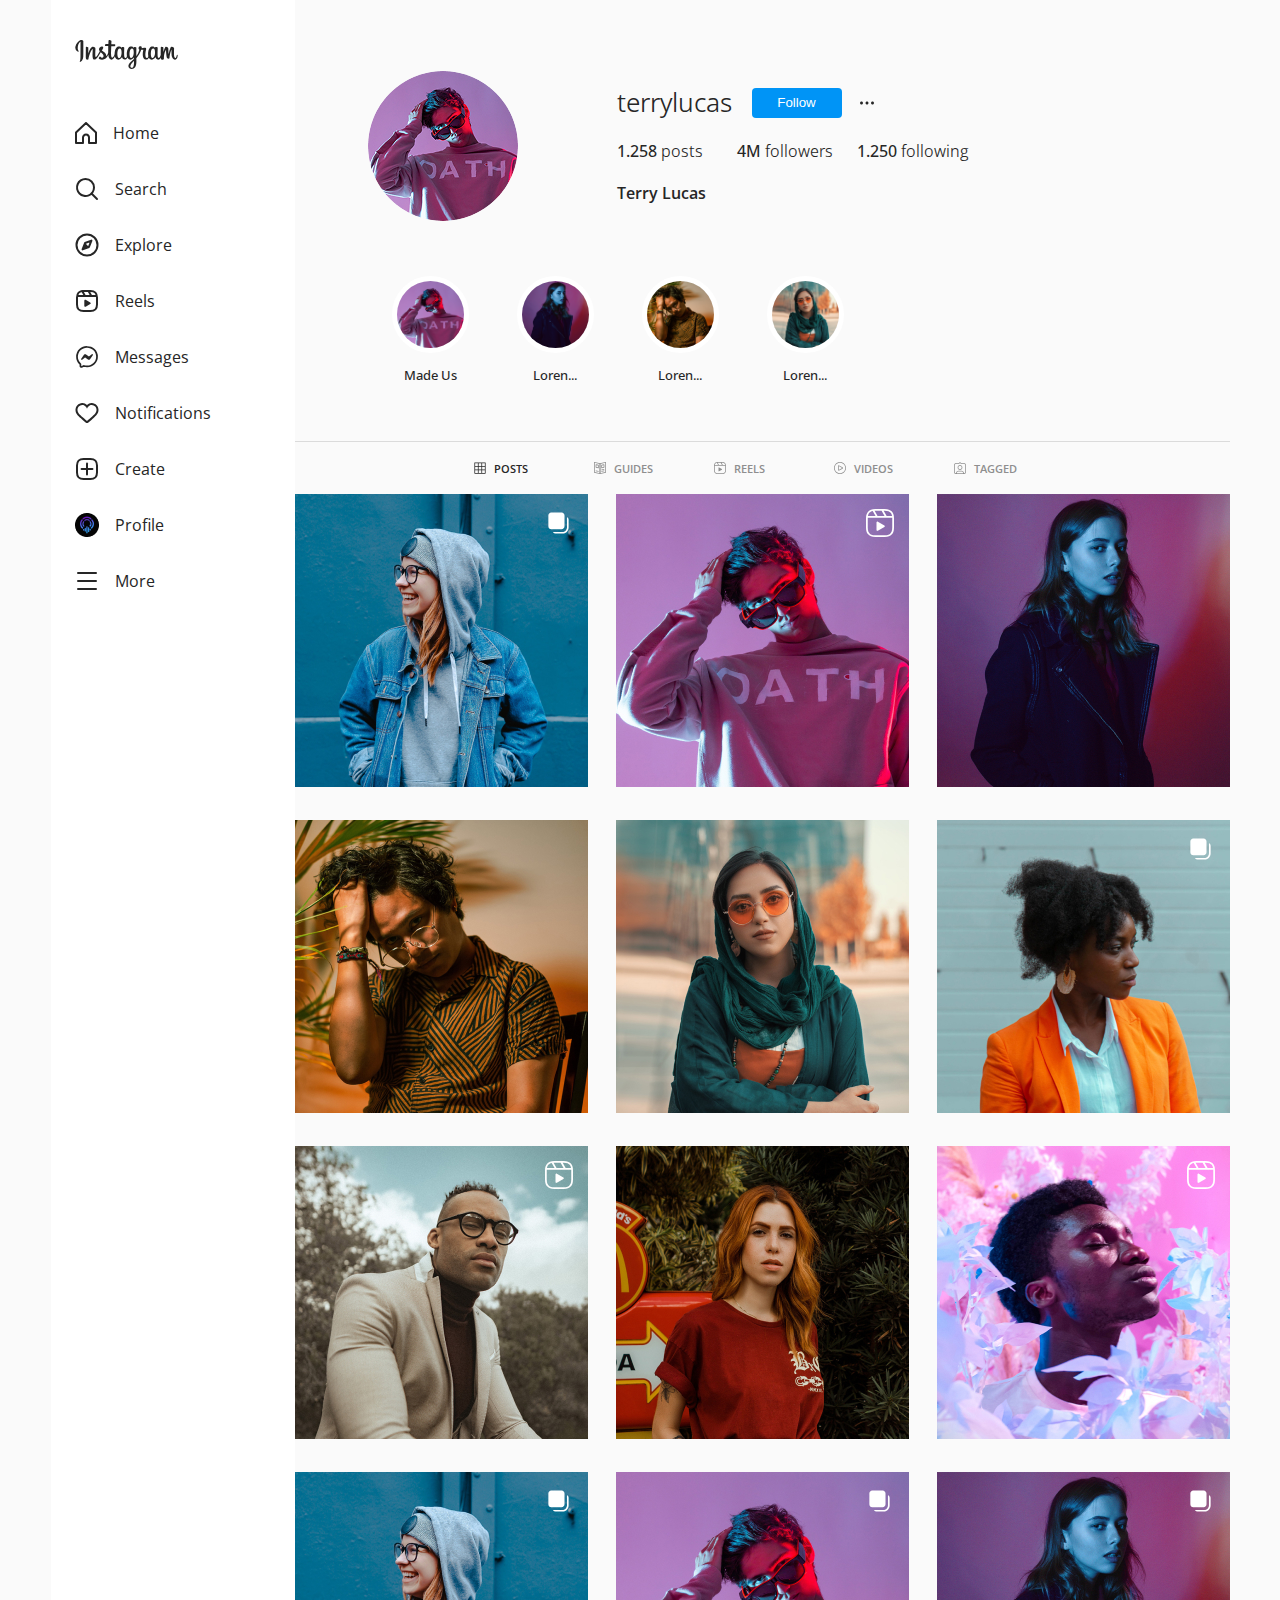
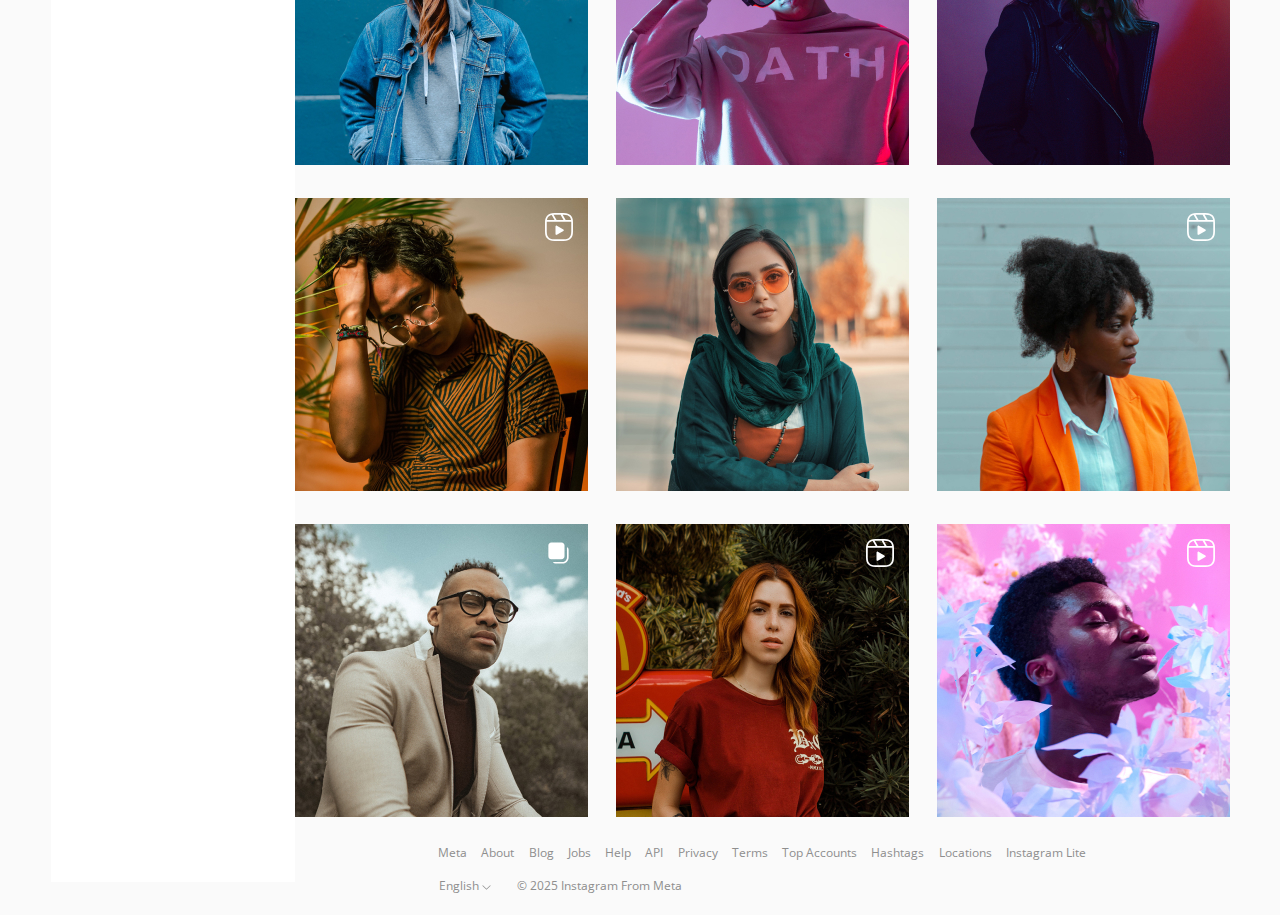
==== commit d5dd207b: "LAST UPDATE" ====
--- a/index.html
+++ b/index.html
@@ -160,35 +160,106 @@
                 </header>
                 <main class="d-flex flex-justify-spc-btween flex-wrap-wrap outline">
                     <!-- First Row -->
+                    <div class="post-img-wrapper">
+                        <img class="post-img" src="images/post/Small-Post-1.jpg" alt="">
+                        <img class="overlay-icon" src="images/icons/SVG/Multiple-Photos-Icon.svg" alt="" >
+                    </div>
+                    <div class="post-img-wrapper">
+                        <img class="post-img" src="images/post/Small-Post-2.jpg" alt="">
+                        <img class="overlay-icon-reels" src="images/icons/SVG/Reels-Post-Icon.svg" alt="" >
+                    </div>
+                    <div class="post-img-wrapper">
+                        <img class="post-img" src="images/post/Small-Post-3.jpg" alt="">
+                    </div>
+
+                    <div class="post-img-wrapper pic-gap">
+                        <img class="post-img" src="images/post/Small-Post-4.jpg" alt="">
+                    </div>
+                    <div class="post-img-wrapper pic-gap">
+                        <img class="post-img" src="images/post/Small-Post-5.jpg" alt="">
+                    </div>
+                    <div class="post-img-wrapper pic-gap">
+                        <img class="post-img" src="images/post/Small-Post-6.jpg" alt="">
+                        <img class="overlay-icon" src="images/icons/SVG/Multiple-Photos-Icon.svg" alt="" >
+                    </div>
+
+                    <div class="post-img-wrapper pic-gap">
+                        <img class="post-img" src="images/post/Small-Post-7.jpg" alt="">
+                        <img class="overlay-icon-reels" src="images/icons/SVG/Reels-Post-Icon.svg" alt="" >
+                    </div>
+                    <div class="post-img-wrapper pic-gap">
+                        <img class="post-img" src="images/post/Small-Post-8.jpg" alt="">
+                    </div>
+                    <div class="post-img-wrapper pic-gap">
+                        <img class="post-img" src="images/post/Small-Post-9.jpg" alt="">
+                        <img class="overlay-icon-reels" src="images/icons/SVG/Reels-Post-Icon.svg" alt="" >
+                    </div>
+
+                    <div class="post-img-wrapper pic-gap">
+                        <img class="post-img" src="images/post/Small-Post-1.jpg" alt="">
+                        <img class="overlay-icon" src="images/icons/SVG/Multiple-Photos-Icon.svg" alt="" >
+                    </div>
+                    <div class="post-img-wrapper pic-gap">
+                        <img class="post-img" src="images/post/Small-Post-2.jpg" alt="">
+                        <img class="overlay-icon" src="images/icons/SVG/Multiple-Photos-Icon.svg" alt="" >
+                    </div>
+                    <div class="post-img-wrapper pic-gap">
+                        <img class="post-img" src="images/post/Small-Post-3.jpg" alt="">
+                        <img class="overlay-icon" src="images/icons/SVG/Multiple-Photos-Icon.svg" alt="" >
+                    </div>
+
+                    <div class="post-img-wrapper pic-gap">
+                        <img class="post-img" src="images/post/Small-Post-4.jpg" alt="">
+                        <img class="overlay-icon-reels" src="images/icons/SVG/Reels-Post-Icon.svg" alt="" >
+                    </div>
+                    <div class="post-img-wrapper pic-gap">
+                        <img class="post-img" src="images/post/Small-Post-5.jpg" alt="">
+                    </div>
+                    <div class="post-img-wrapper pic-gap">
+                        <img class="post-img" src="images/post/Small-Post-6.jpg" alt="">
+                        <img class="overlay-icon-reels" src="images/icons/SVG/Reels-Post-Icon.svg" alt="" >
+                    </div>
+
+                    <div class="post-img-wrapper pic-gap">
+                        <img class="post-img" src="images/post/Small-Post-7.jpg" alt="">
+                        <img class="overlay-icon" src="images/icons/SVG/Multiple-Photos-Icon.svg" alt="" >
+                    </div>
+                    <div class="post-img-wrapper pic-gap">
+                        <img class="post-img" src="images/post/Small-Post-8.jpg" alt="">
+                        <img class="overlay-icon-reels" src="images/icons/SVG/Reels-Post-Icon.svg" alt="" >
+                    </div>
+                    <div class="post-img-wrapper pic-gap">
+                        <img class="post-img" src="images/post/Small-Post-9.jpg" alt="">
+                        <img class="overlay-icon-reels" src="images/icons/SVG/Reels-Post-Icon.svg" alt="" >
+                    </div>
+                </main>
+
+                <!-- <main class="d-flex flex-justify-spc-btween flex-wrap-wrap outline">
+
                     <img src="images/post/Small-Post-1.jpg" alt="" class="post-pic">
                     <img src="images/post/Small-Post-2.jpg" alt="" class="post-pic">
                     <img src="images/post/Small-Post-3.jpg" alt="" class="post-pic">
 
-                    <!-- Second Row -->
                     <img src="images/post/Small-Post-4.jpg" alt="" class="post-pic pic-gap">
                     <img src="images/post/Small-Post-5.jpg" alt="" class="post-pic pic-gap">
                     <img src="images/post/Small-Post-6.jpg" alt="" class="post-pic pic-gap">
 
-                    <!-- Third Row -->
                     <img src="images/post/Small-Post-7.jpg" alt="" class="post-pic pic-gap">
                     <img src="images/post/Small-Post-8.jpg" alt="" class="post-pic pic-gap">
                     <img src="images/post/Small-Post-9.jpg" alt="" class="post-pic pic-gap">
 
-                    <!-- Forth Row -->
                     <img src="images/post/Small-Post-1.jpg" alt="" class="post-pic pic-gap">
                     <img src="images/post/Small-Post-2.jpg" alt="" class="post-pic pic-gap">
                     <img src="images/post/Small-Post-3.jpg" alt="" class="post-pic pic-gap">
 
-                    <!-- Fifth Row -->
                     <img src="images/post/Small-Post-4.jpg" alt="" class="post-pic pic-gap">
                     <img src="images/post/Small-Post-5.jpg" alt="" class="post-pic pic-gap">
                     <img src="images/post/Small-Post-6.jpg" alt="" class="post-pic pic-gap">
 
-                    <!-- Sixth Row -->
                     <img src="images/post/Small-Post-7.jpg" alt="" class="post-pic pic-gap">
                     <img src="images/post/Small-Post-8.jpg" alt="" class="post-pic pic-gap">
                     <img src="images/post/Small-Post-9.jpg" alt="" class="post-pic pic-gap">
-                </main>
+                </main> -->
                 <footer class="footer d-flex flex-justify-center flex-align-center outline">
                     <div class="footer-container d-flex flex-column flex-justify-spc-btween outline">
                         <div class="d-flex flex-justify-spc-around outline">
--- a/styles/main.css
+++ b/styles/main.css
@@ -14,19 +14,11 @@
     background-color: #fAfAfA;
     color: #262626;
 }
-/* 
-header {
-
-} */
 
 aside {
     background-color: #FFFFFF;
     direction: node;
 }
-
-/* footer {
-    background-color: aquamarine;
-} */
 
 a {
     text-decoration: none;
@@ -90,9 +82,33 @@
     margin-top: 28px;
 }
 
+.post-img-wrapper {
+    position: relative;
+    display: inline-block;
+}
+
+.overlay-icon {
+    position: absolute;
+    top: 18.38px;       /* adjust as needed */
+    right: 18.38px;     /* adjust as needed */
+    width: 21.23px;    /* set size if needed */
+    height: 21.23px;
+    z-index: 2;
+}
+
+.overlay-icon-reels {
+    position: absolute;
+    top: 15px;       /* adjust as needed */
+    right: 15px;     /* adjust as needed */
+    width: 28px;    /* set size if needed */
+    height: 28px;
+    z-index: 2;
+}
+
 .header {
     height: 494px
 }
+
 .header-top {
     height: 441px;
     padding: 71px 0 55px 73px;
@@ -104,6 +120,7 @@
     border-radius: 50%;
     /* margin-left: 28px; */
 }
+
 .header-top-profile-pic {
     width: 150px;
     height: 150px;
@@ -194,7 +211,7 @@
 }
 
 .space-below {
-    margin-bottom: .5em;
+    margin-bottom: 13px;
 }
 
 /* .outline {
@@ -215,9 +232,9 @@
     height: 52px;
     padding: 0 12px;
 }
+
 .top-nav-link-box:hover {
     background-color: #F2F2F2;
-
 }
 
 .top-nav-text {
@@ -257,7 +274,7 @@
 .aside-nav-logo-box {
     padding-top: 40px;
     padding-left: 24px;
-    padding-bottom: 31px;
+    padding-bottom: 27px;
 }
 
 .footer-row-2-spc-1 {
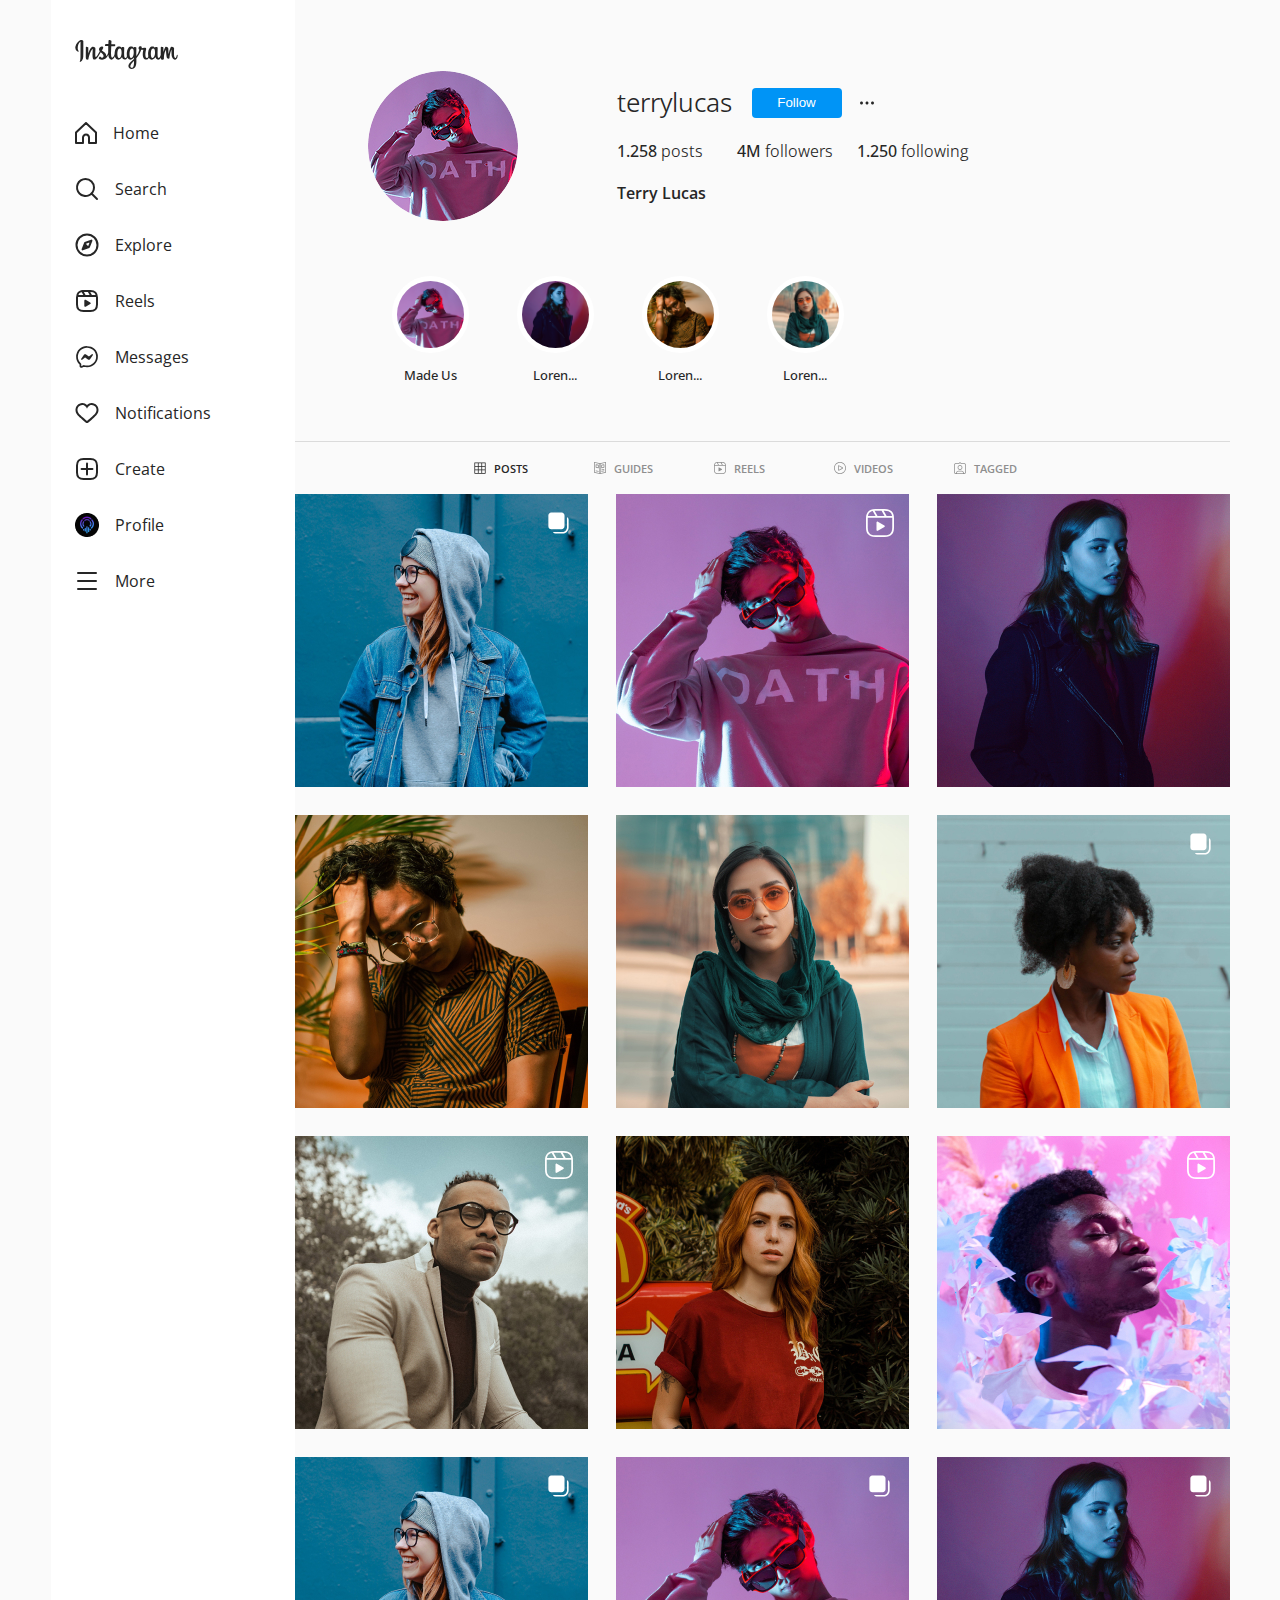
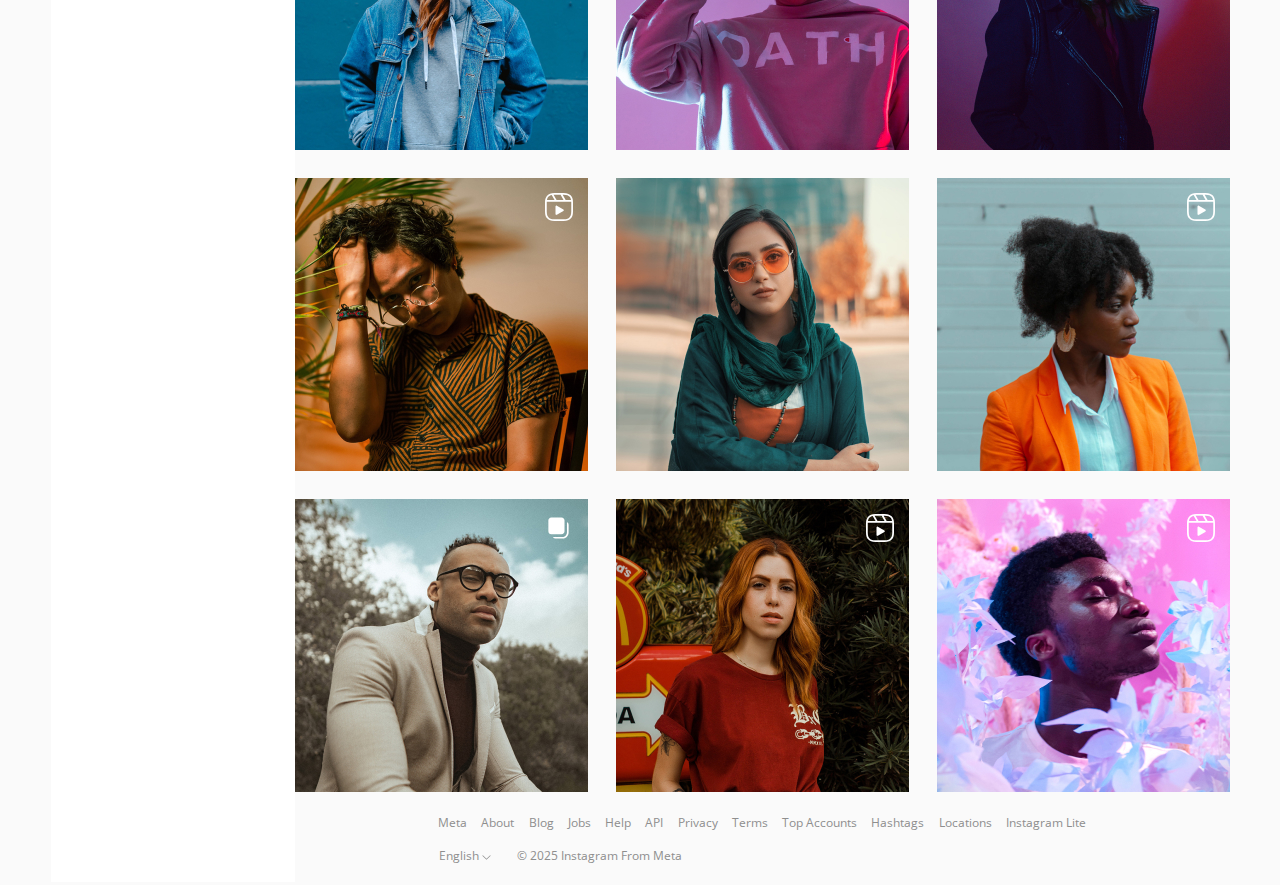
==== commit bd7b22fa: "Instagram Clone Done" ====
--- a/index.html
+++ b/index.html
@@ -7,7 +7,7 @@
     <link rel="preconnect" href="https://fonts.googleapis.com">
     <link rel="preconnect" href="https://fonts.gstatic.com" crossorigin>
     <link href="https://fonts.googleapis.com/css2?family=Open+Sans:ital,wght@0,300..800;1,300..800&display=swap" rel="stylesheet">
-    <link rel="stylesheet" href="styles/main.css">
+    <link rel="stylesheet" href="styles/style.css">
 </head>
     <body>
         <!-- Whole body -->
@@ -15,63 +15,63 @@
             <!-- Asside Left-->
             <aside class="aside">
                 <!-- Instagram Logo -->
-                <div class="aside-nav-logo-box outline">
-                    <img src="images/logo-intagram.svg" alt="logo-intagram" class="outline">
+                <div class="aside-nav-logo-box">
+                    <img src="images/logo-intagram.svg" alt="logo-intagram">
                 </div>
                 <!-- Asside Nav-Bar -->
                 <nav>
                     <ul>
                         <li class="display-inline outline">
-                            <a href="#" class="aside-nav-box d-flex flex-align-center outline"> 
-                                <img src="images/icons/SVG/home.svg" alt="" class="outline">
+                            <a href="#" class="aside-nav-box d-flex flex-align-center"> 
+                                <img src="images/icons/SVG/home.svg" alt="">
                                 <p class="aside-nav-text-space"></p>Home
                             </a>
                         </li>
                         <li class="display-inline outline">
-                            <a href="#" class="aside-nav-box d-flex flex-align-center outline"> 
-                                <img src="images/icons/SVG/Search.svg" alt="" class="outline">
+                            <a href="#" class="aside-nav-box d-flex flex-align-center"> 
+                                <img src="images/icons/SVG/Search.svg" alt="">
                                 <p class="aside-nav-text-space"></p>Search
                             </a>
                         </li>
                         <li class="display-inline outline">
-                            <a href="#" class="aside-nav-box d-flex flex-align-center outline"> 
-                                <img src="images/icons/SVG/Explore.svg" alt="" class="outline">
+                            <a href="#" class="aside-nav-box d-flex flex-align-center"> 
+                                <img src="images/icons/SVG/Explore.svg" alt="">
                                 <p class="aside-nav-text-space"></p>Explore
                             </a>
                         </li>
                         <li class="display-inline outline">
-                            <a href="#" class="aside-nav-box d-flex flex-align-center outline"> 
-                                <img src="images/icons/SVG/Reels.svg" alt="" class="outline">
+                            <a href="#" class="aside-nav-box d-flex flex-align-center"> 
+                                <img src="images/icons/SVG/Reels.svg" alt="">
                                 <p class="aside-nav-text-space"></p>Reels
                             </a>
                         </li>
                         <li class="display-inline outline">
-                            <a href="#" class="aside-nav-box d-flex flex-align-center outline"> 
-                                <img src="images/icons/SVG/Message.svg" alt="" class="outline">
+                            <a href="#" class="aside-nav-box d-flex flex-align-center"> 
+                                <img src="images/icons/SVG/Message.svg" alt="">
                                 <p class="aside-nav-text-space"></p>Messages
                             </a>
                         </li>
                         <li class="display-inline outline">
-                            <a href="#" class="aside-nav-box d-flex flex-align-center outline"> 
-                                <img src="images/icons/SVG/Notifications.svg" alt="" class="outline">
+                            <a href="#" class="aside-nav-box d-flex flex-align-center"> 
+                                <img src="images/icons/SVG/Notifications.svg" alt="">
                                 <p class="aside-nav-text-space"></p>Notifications
                             </a>
                         </li>
                         <li class="display-inline outline">
-                            <a href="#" class="aside-nav-box d-flex flex-align-center outline"> 
-                                <img src="images/icons/SVG/Create.svg" alt="" class="outline">
+                            <a href="#" class="aside-nav-box d-flex flex-align-center"> 
+                                <img src="images/icons/SVG/Create.svg" alt="">
                                 <p class="aside-nav-text-space"></p>Create
                             </a>
                         </li>
                         <li class="display-inline outline">
-                            <a href="#" class="aside-nav-box d-flex flex-align-center outline"> 
-                                <img src="images/icons/SVG/Personal_Profile_icon.png" alt="" class="outline">
+                            <a href="#" class="aside-nav-box d-flex flex-align-center"> 
+                                <img src="images/icons/SVG/Personal_Profile_icon.png" alt="">
                                 <p class="aside-nav-text-space"></p>Profile
                             </a>
                         </li>
                         <li class="display-inline outline">
-                            <a href="#" class="aside-nav-box d-flex flex-align-center outline"> 
-                                <img src="images/icons/SVG/More.svg" alt="" class="outline">
+                            <a href="#" class="aside-nav-box d-flex flex-align-center"> 
+                                <img src="images/icons/SVG/More.svg" alt="">
                                 <p class="aside-nav-text-space"></p>More
                             </a>
                         </li>
@@ -79,12 +79,12 @@
                 </nav>
             </aside>
             <div class="header-and-main">
-                <header class="header d-flex flex-column flex-justify-spc-btween outline">
+                <header class="header d-flex flex-column flex-justify-spc-btween">
                     <div class="header-top">
-                        <div class="d-flex flex-justify-spc-btween outline ">
+                        <div class="d-flex flex-justify-spc-btween">
                             <img src="images/Profile-Pic-S.png" alt="" class="profile-pic ">
-                            <div class="header-top-profile-info outline">
-                                <div class="d-flex flex-align-center outline">
+                            <div class="header-top-profile-info">
+                                <div class="d-flex flex-align-center">
                                     <p class="header-top-profile-info-username">terrylucas</p>
                                     <button>Follow</button>
                                     <div class="header-top-dots d-flex flex-align-center">
@@ -92,198 +92,171 @@
                                         <!-- <p>...</p> -->
                                     </div>
                                 </div>
-                                <div class="d-flex flex-align-center header-top-profile-info-stats outline">
-                                    <div class="d-flex flex-align-center outline">
+                                <div class="d-flex flex-align-center header-top-profile-info-stats">
+                                    <div class="d-flex flex-align-center">
                                         <p class="stats-box"><span class="stats-bold-text">1.258</span> posts</p>
                                         <p class="stats-box"><span class="stats-bold-text">4M</span> followers</p>
                                         <p class="stats-box"><span class="stats-bold-text">1.250</span> following</p>
                                     </div>
                                 </div>
-                                <div class="d-flex flex-align-center outline">
+                                <div class="d-flex flex-align-center">
                                     <p class="header-top-profile-info-name">Terry Lucas</p>
                                 </div>
                             </div>
                         </div>
 
                         <!-- Saved stories -->
-                        <div class="d-flex flex-align-center outline">
-                            <div class="d-flex flex-column flex-align-center saved-story outline">
+                        <div class="d-flex flex-align-center">
+                            <div class="d-flex flex-column flex-align-center saved-story">
                                 <img src="images/post/Small-Post-2.jpg" alt="" class="saved-story-pic space-below">
                                 <p>Made Us</p>
                             </div>
-                            <div class="d-flex flex-column flex-align-center saved-story outline">
+                            <div class="d-flex flex-column flex-align-center saved-story">
                                 <img src="images/post/Small-Post-3.jpg" alt="" class="saved-story-pic space-below">
                                 <p>Loren...</p>
                             </div>
-                            <div class="d-flex flex-column flex-align-center saved-story outline">
+                            <div class="d-flex flex-column flex-align-center saved-story">
                                 <img src="images/post/Small-Post-4.jpg" alt="" class="saved-story-pic space-below">
                                 <p>Loren...</p>
                             </div>
-                            <div class="d-flex flex-column flex-align-center saved-story outline">
+                            <div class="d-flex flex-column flex-align-center saved-story">
                                 <img src="images/post/Small-Post-5.jpg" alt="" class="saved-story-pic space-below">
                                 <p>Loren...</p>
                             </div>
                         </div>
                     </div>
-                    <nav class="d-flex flex-justify-center top-nav-line top-nav-heigh outline">
-                        <ul>
-                            <li class="d-flex flex-align-center top-nav-link-box outline">
-                                <img src="images/icons/SVG/Top-Nav-Posts-Icon.svg" alt="" class="top-nav-icon outline">
-                                <p class="top-nav-text-select outline">POSTS</p>
-                            </li>
-                        </ul>
-                        <ul>
-                            <li class="d-flex flex-align-center top-nav-link-box outline">
-                                <img src="images/icons/SVG/Top-Nav-Guides-Icon.svg" alt="" class="top-nav-icon outline">
-                                <p class="top-nav-text outline">GUIDES</p>
-                            </li>
-                        </ul>
-                        <ul>
-                            <li class="d-flex flex-align-center top-nav-link-box outline">
-                                <img src="images/icons/SVG/Top-Nav-Reels-Icon.svg" alt="" class="top-nav-icon outline" >
-                                <p class="top-nav-text outline">REELS</p>
-                            </li>
-                        </ul>
-                        <ul>
-                            <li class="d-flex flex-align-center top-nav-link-box outline">
-                                <img src="images/icons/SVG/Top-Nav-Videos-Icon.svg" alt="" class="top-nav-icon outline">
-                                <p class="top-nav-text outline">VIDEOS</p>
-                            </li>
-                        </ul>
-                        <ul>
-                            <li class="d-flex flex-align-center top-nav-link-box outline">
-                                <img src="images/icons/SVG/Top-Nav-Tagged-Icon.svg" alt="" class="top-nav-icon outline">
-                                <p class="top-nav-text outline">TAGGED</p>
+                    <nav class="d-flex flex-justify-center top-nav-line top-nav-heigh">
+                        <ul>
+                            <li class="d-flex flex-align-center top-nav-link-box">
+                                <img src="images/icons/SVG/Top-Nav-Posts-Icon.svg" alt="" class="top-nav-icon">
+                                <p class="top-nav-text-select">POSTS</p>
+                            </li>
+                        </ul>
+                        <ul>
+                            <li class="d-flex flex-align-center top-nav-link-box">
+                                <img src="images/icons/SVG/Top-Nav-Guides-Icon.svg" alt="" class="top-nav-icon">
+                                <p class="top-nav-text">GUIDES</p>
+                            </li>
+                        </ul>
+                        <ul>
+                            <li class="d-flex flex-align-center top-nav-link-box">
+                                <img src="images/icons/SVG/Top-Nav-Reels-Icon.svg" alt="" class="top-nav-icon" >
+                                <p class="top-nav-text">REELS</p>
+                            </li>
+                        </ul>
+                        <ul>
+                            <li class="d-flex flex-align-center top-nav-link-box">
+                                <img src="images/icons/SVG/Top-Nav-Videos-Icon.svg" alt="" class="top-nav-icon">
+                                <p class="top-nav-text">VIDEOS</p>
+                            </li>
+                        </ul>
+                        <ul>
+                            <li class="d-flex flex-align-center top-nav-link-box">
+                                <img src="images/icons/SVG/Top-Nav-Tagged-Icon.svg" alt="" class="top-nav-icon">
+                                <p class="top-nav-text">TAGGED</p>
                             </li>
                         </ul>
                     </nav>
                 </header>
-                <main class="d-flex flex-justify-spc-btween flex-wrap-wrap outline">
+                <main class="d-flex flex-justify-spc-btween flex-wrap-wrap">
                     <!-- First Row -->
                     <div class="post-img-wrapper">
-                        <img class="post-img" src="images/post/Small-Post-1.jpg" alt="">
+                        <img src="images/post/Small-Post-1.jpg" alt="">
                         <img class="overlay-icon" src="images/icons/SVG/Multiple-Photos-Icon.svg" alt="" >
                     </div>
                     <div class="post-img-wrapper">
-                        <img class="post-img" src="images/post/Small-Post-2.jpg" alt="">
+                        <img src="images/post/Small-Post-2.jpg" alt="">
                         <img class="overlay-icon-reels" src="images/icons/SVG/Reels-Post-Icon.svg" alt="" >
                     </div>
                     <div class="post-img-wrapper">
-                        <img class="post-img" src="images/post/Small-Post-3.jpg" alt="">
-                    </div>
-
-                    <div class="post-img-wrapper pic-gap">
-                        <img class="post-img" src="images/post/Small-Post-4.jpg" alt="">
-                    </div>
-                    <div class="post-img-wrapper pic-gap">
-                        <img class="post-img" src="images/post/Small-Post-5.jpg" alt="">
-                    </div>
-                    <div class="post-img-wrapper pic-gap">
-                        <img class="post-img" src="images/post/Small-Post-6.jpg" alt="">
-                        <img class="overlay-icon" src="images/icons/SVG/Multiple-Photos-Icon.svg" alt="" >
-                    </div>
-
-                    <div class="post-img-wrapper pic-gap">
-                        <img class="post-img" src="images/post/Small-Post-7.jpg" alt="">
-                        <img class="overlay-icon-reels" src="images/icons/SVG/Reels-Post-Icon.svg" alt="" >
-                    </div>
-                    <div class="post-img-wrapper pic-gap">
-                        <img class="post-img" src="images/post/Small-Post-8.jpg" alt="">
-                    </div>
-                    <div class="post-img-wrapper pic-gap">
-                        <img class="post-img" src="images/post/Small-Post-9.jpg" alt="">
-                        <img class="overlay-icon-reels" src="images/icons/SVG/Reels-Post-Icon.svg" alt="" >
-                    </div>
-
-                    <div class="post-img-wrapper pic-gap">
-                        <img class="post-img" src="images/post/Small-Post-1.jpg" alt="">
-                        <img class="overlay-icon" src="images/icons/SVG/Multiple-Photos-Icon.svg" alt="" >
-                    </div>
-                    <div class="post-img-wrapper pic-gap">
-                        <img class="post-img" src="images/post/Small-Post-2.jpg" alt="">
-                        <img class="overlay-icon" src="images/icons/SVG/Multiple-Photos-Icon.svg" alt="" >
-                    </div>
-                    <div class="post-img-wrapper pic-gap">
-                        <img class="post-img" src="images/post/Small-Post-3.jpg" alt="">
-                        <img class="overlay-icon" src="images/icons/SVG/Multiple-Photos-Icon.svg" alt="" >
-                    </div>
-
-                    <div class="post-img-wrapper pic-gap">
-                        <img class="post-img" src="images/post/Small-Post-4.jpg" alt="">
-                        <img class="overlay-icon-reels" src="images/icons/SVG/Reels-Post-Icon.svg" alt="" >
-                    </div>
-                    <div class="post-img-wrapper pic-gap">
-                        <img class="post-img" src="images/post/Small-Post-5.jpg" alt="">
-                    </div>
-                    <div class="post-img-wrapper pic-gap">
-                        <img class="post-img" src="images/post/Small-Post-6.jpg" alt="">
-                        <img class="overlay-icon-reels" src="images/icons/SVG/Reels-Post-Icon.svg" alt="" >
-                    </div>
-
-                    <div class="post-img-wrapper pic-gap">
-                        <img class="post-img" src="images/post/Small-Post-7.jpg" alt="">
-                        <img class="overlay-icon" src="images/icons/SVG/Multiple-Photos-Icon.svg" alt="" >
-                    </div>
-                    <div class="post-img-wrapper pic-gap">
-                        <img class="post-img" src="images/post/Small-Post-8.jpg" alt="">
-                        <img class="overlay-icon-reels" src="images/icons/SVG/Reels-Post-Icon.svg" alt="" >
-                    </div>
-                    <div class="post-img-wrapper pic-gap">
-                        <img class="post-img" src="images/post/Small-Post-9.jpg" alt="">
+                        <img src="images/post/Small-Post-3.jpg" alt="">
+                    </div>
+
+                    <div class="post-img-wrapper pic-gap">
+                        <img src="images/post/Small-Post-4.jpg" alt="">
+                    </div>
+                    <div class="post-img-wrapper pic-gap">
+                        <img src="images/post/Small-Post-5.jpg" alt="">
+                    </div>
+                    <div class="post-img-wrapper pic-gap">
+                        <img src="images/post/Small-Post-6.jpg" alt="">
+                        <img class="overlay-icon" src="images/icons/SVG/Multiple-Photos-Icon.svg" alt="" >
+                    </div>
+
+                    <div class="post-img-wrapper pic-gap">
+                        <img src="images/post/Small-Post-7.jpg" alt="">
+                        <img class="overlay-icon-reels" src="images/icons/SVG/Reels-Post-Icon.svg" alt="" >
+                    </div>
+                    <div class="post-img-wrapper pic-gap">
+                        <img src="images/post/Small-Post-8.jpg" alt="">
+                    </div>
+                    <div class="post-img-wrapper pic-gap">
+                        <img src="images/post/Small-Post-9.jpg" alt="">
+                        <img class="overlay-icon-reels" src="images/icons/SVG/Reels-Post-Icon.svg" alt="" >
+                    </div>
+
+                    <div class="post-img-wrapper pic-gap">
+                        <img src="images/post/Small-Post-1.jpg" alt="">
+                        <img class="overlay-icon" src="images/icons/SVG/Multiple-Photos-Icon.svg" alt="" >
+                    </div>
+                    <div class="post-img-wrapper pic-gap">
+                        <img src="images/post/Small-Post-2.jpg" alt="">
+                        <img class="overlay-icon" src="images/icons/SVG/Multiple-Photos-Icon.svg" alt="" >
+                    </div>
+                    <div class="post-img-wrapper pic-gap">
+                        <img src="images/post/Small-Post-3.jpg" alt="">
+                        <img class="overlay-icon" src="images/icons/SVG/Multiple-Photos-Icon.svg" alt="" >
+                    </div>
+
+                    <div class="post-img-wrapper pic-gap">
+                        <img src="images/post/Small-Post-4.jpg" alt="">
+                        <img class="overlay-icon-reels" src="images/icons/SVG/Reels-Post-Icon.svg" alt="" >
+                    </div>
+                    <div class="post-img-wrapper pic-gap">
+                        <img src="images/post/Small-Post-5.jpg" alt="">
+                    </div>
+                    <div class="post-img-wrapper pic-gap">
+                        <img src="images/post/Small-Post-6.jpg" alt="">
+                        <img class="overlay-icon-reels" src="images/icons/SVG/Reels-Post-Icon.svg" alt="" >
+                    </div>
+
+                    <div class="post-img-wrapper pic-gap">
+                        <img src="images/post/Small-Post-7.jpg" alt="">
+                        <img class="overlay-icon" src="images/icons/SVG/Multiple-Photos-Icon.svg" alt="" >
+                    </div>
+                    <div class="post-img-wrapper pic-gap">
+                        <img src="images/post/Small-Post-8.jpg" alt="">
+                        <img class="overlay-icon-reels" src="images/icons/SVG/Reels-Post-Icon.svg" alt="" >
+                    </div>
+                    <div class="post-img-wrapper pic-gap">
+                        <img src="images/post/Small-Post-9.jpg" alt="">
                         <img class="overlay-icon-reels" src="images/icons/SVG/Reels-Post-Icon.svg" alt="" >
                     </div>
                 </main>
-
-                <!-- <main class="d-flex flex-justify-spc-btween flex-wrap-wrap outline">
-
-                    <img src="images/post/Small-Post-1.jpg" alt="" class="post-pic">
-                    <img src="images/post/Small-Post-2.jpg" alt="" class="post-pic">
-                    <img src="images/post/Small-Post-3.jpg" alt="" class="post-pic">
-
-                    <img src="images/post/Small-Post-4.jpg" alt="" class="post-pic pic-gap">
-                    <img src="images/post/Small-Post-5.jpg" alt="" class="post-pic pic-gap">
-                    <img src="images/post/Small-Post-6.jpg" alt="" class="post-pic pic-gap">
-
-                    <img src="images/post/Small-Post-7.jpg" alt="" class="post-pic pic-gap">
-                    <img src="images/post/Small-Post-8.jpg" alt="" class="post-pic pic-gap">
-                    <img src="images/post/Small-Post-9.jpg" alt="" class="post-pic pic-gap">
-
-                    <img src="images/post/Small-Post-1.jpg" alt="" class="post-pic pic-gap">
-                    <img src="images/post/Small-Post-2.jpg" alt="" class="post-pic pic-gap">
-                    <img src="images/post/Small-Post-3.jpg" alt="" class="post-pic pic-gap">
-
-                    <img src="images/post/Small-Post-4.jpg" alt="" class="post-pic pic-gap">
-                    <img src="images/post/Small-Post-5.jpg" alt="" class="post-pic pic-gap">
-                    <img src="images/post/Small-Post-6.jpg" alt="" class="post-pic pic-gap">
-
-                    <img src="images/post/Small-Post-7.jpg" alt="" class="post-pic pic-gap">
-                    <img src="images/post/Small-Post-8.jpg" alt="" class="post-pic pic-gap">
-                    <img src="images/post/Small-Post-9.jpg" alt="" class="post-pic pic-gap">
-                </main> -->
-                <footer class="footer d-flex flex-justify-center flex-align-center outline">
-                    <div class="footer-container d-flex flex-column flex-justify-spc-btween outline">
-                        <div class="d-flex flex-justify-spc-around outline">
-                            <a class="outline" href="#">Meta</a>
-                            <a class="outline" href="#">About</a>
-                            <a class="outline" href="#">Blog</a>
-                            <a class="outline" href="#">Jobs</a>
-                            <a class="outline" href="#">Help</a>
-                            <a class="outline" href="#">API</a>
-                            <a class="outline" href="#">Privacy</a>
-                            <a class="outline" href="#">Terms</a>
-                            <a class="outline" href="#">Top Accounts</a>
-                            <a class="outline" href="#">Hashtags</a>
-                            <a class="outline" href="#">Locations</a>
-                            <a class="outline" href="#">Instagram Lite</a>
+                <footer class="footer d-flex flex-justify-center flex-align-center">
+                    <div class="footer-container d-flex flex-column flex-justify-spc-btween">
+                        <div class="d-flex flex-justify-spc-around">
+                            <a href="#">Meta</a>
+                            <a href="#">About</a>
+                            <a href="#">Blog</a>
+                            <a href="#">Jobs</a>
+                            <a href="#">Help</a>
+                            <a href="#">API</a>
+                            <a href="#">Privacy</a>
+                            <a href="#">Terms</a>
+                            <a href="#">Top Accounts</a>
+                            <a href="#">Hashtags</a>
+                            <a href="#">Locations</a>
+                            <a href="#">Instagram Lite</a>
                         </div>
                         <div class="d-flex">
                             <div>
-                                <a class="footer-row-2-spc-1 outline" href="#">English</a>
+                                <a class="footer-row-2-spc-1" href="#">English</a>
                                 <div class="d-flex flex-align-center display-inline">
-                                    <img class="outline" src="images/icons/SVG/Vector-V.svg" alt="">
+                                    <img src="images/icons/SVG/Vector-V.svg" alt="">
                                 </div>   
                             </div>
-                            <p class="footer-row-2-spc-2 outline">&copy 2025 Instagram From Meta</p>
+                            <p class="footer-row-2-spc-2">&copy 2025 Instagram From Meta</p>
                         </div>
                     </div>
                 </footer>
--- a/styles/style.css
+++ b/styles/style.css
@@ -0,0 +1,15 @@
+/* Base CSS */
+@import 'reset.css';
+@import 'base.css';
+
+/* Layour CSS */
+@import 'layout/header.css';
+@import 'layout/aside.css';
+@import 'layout/main.css';
+@import 'layout/footer.css';
+
+/* Utils CSS */
+@import 'utils.css';
+
+
+
